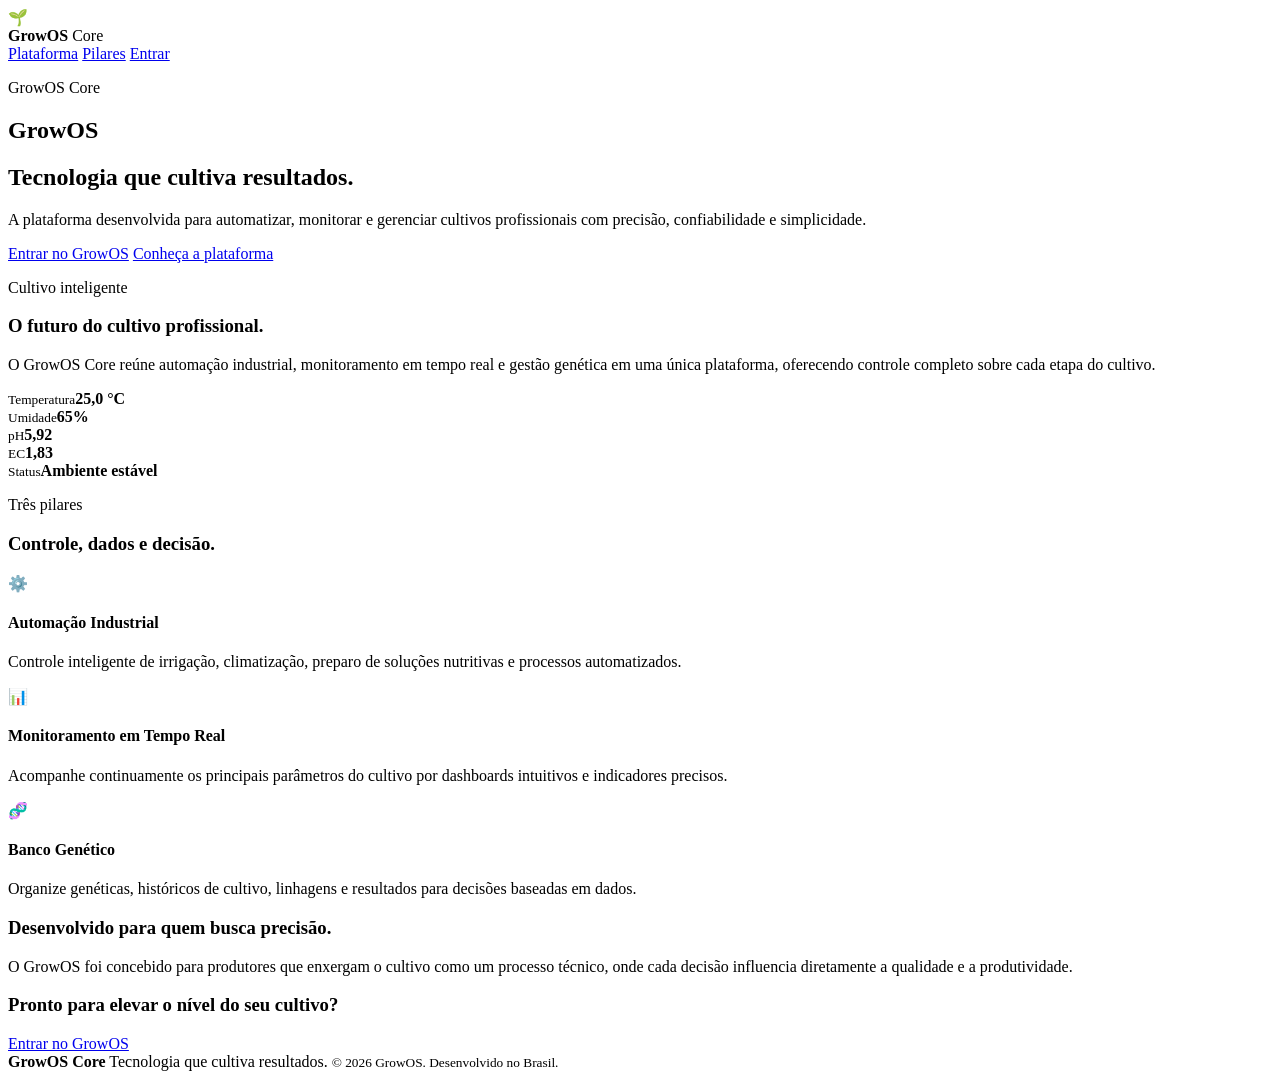
==== index.html @ 4bd9fa19 "Add files via upload" ====
<!DOCTYPE html>
<html lang="pt-BR">
<head>
  <meta charset="UTF-8" />
  <meta name="viewport" content="width=device-width, initial-scale=1.0" />
  <title>GrowOS Core | Tecnologia que cultiva resultados</title>
  <meta name="description" content="GrowOS Core: plataforma para automação industrial, monitoramento em tempo real e banco genético para cultivos profissionais." />
  <link rel="stylesheet" href="css/style.css" />
</head>
<body>
  <header class="header">
    <div class="brand">
      <div class="brand-icon">🌱</div>
      <div>
        <strong>GrowOS</strong>
        <span>Core</span>
      </div>
    </div>
    <nav class="nav">
      <a href="#plataforma">Plataforma</a>
      <a href="#pilares">Pilares</a>
      <a href="https://app.growos.com.br" class="nav-button">Entrar</a>
    </nav>
  </header>

  <main>
    <section class="hero">
      <div class="hero-glow"></div>
      <div class="hero-content fade-in">
        <p class="eyebrow">GrowOS Core</p>
        <h1>GrowOS</h1>
        <h2>Tecnologia que cultiva resultados.</h2>
        <p class="hero-text">
          A plataforma desenvolvida para automatizar, monitorar e gerenciar cultivos profissionais com precisão, confiabilidade e simplicidade.
        </p>
        <div class="hero-actions">
          <a href="https://app.growos.com.br" class="button primary">Entrar no GrowOS</a>
          <a href="#plataforma" class="button secondary">Conheça a plataforma</a>
        </div>
      </div>
    </section>

    <section id="plataforma" class="section split">
      <div class="section-text reveal">
        <p class="eyebrow">Cultivo inteligente</p>
        <h3>O futuro do cultivo profissional.</h3>
        <p>
          O GrowOS Core reúne automação industrial, monitoramento em tempo real e gestão genética em uma única plataforma, oferecendo controle completo sobre cada etapa do cultivo.
        </p>
      </div>
      <div class="dashboard-card reveal">
        <div class="dashboard-topbar">
          <span></span><span></span><span></span>
        </div>
        <div class="dashboard-grid">
          <div class="metric"><small>Temperatura</small><strong>25,0 °C</strong></div>
          <div class="metric"><small>Umidade</small><strong>65%</strong></div>
          <div class="metric"><small>pH</small><strong>5,92</strong></div>
          <div class="metric"><small>EC</small><strong>1,83</strong></div>
          <div class="metric wide"><small>Status</small><strong>Ambiente estável</strong></div>
          <div class="chart"></div>
        </div>
      </div>
    </section>

    <section id="pilares" class="section">
      <div class="center reveal">
        <p class="eyebrow">Três pilares</p>
        <h3>Controle, dados e decisão.</h3>
      </div>
      <div class="cards">
        <article class="card reveal">
          <div class="card-icon">⚙️</div>
          <h4>Automação Industrial</h4>
          <p>Controle inteligente de irrigação, climatização, preparo de soluções nutritivas e processos automatizados.</p>
        </article>
        <article class="card reveal">
          <div class="card-icon">📊</div>
          <h4>Monitoramento em Tempo Real</h4>
          <p>Acompanhe continuamente os principais parâmetros do cultivo por dashboards intuitivos e indicadores precisos.</p>
        </article>
        <article class="card reveal">
          <div class="card-icon">🧬</div>
          <h4>Banco Genético</h4>
          <p>Organize genéticas, históricos de cultivo, linhagens e resultados para decisões baseadas em dados.</p>
        </article>
      </div>
    </section>

    <section class="section statement reveal">
      <h3>Desenvolvido para quem busca precisão.</h3>
      <p>
        O GrowOS foi concebido para produtores que enxergam o cultivo como um processo técnico, onde cada decisão influencia diretamente a qualidade e a produtividade.
      </p>
    </section>

    <section class="cta reveal">
      <h3>Pronto para elevar o nível do seu cultivo?</h3>
      <a href="https://app.growos.com.br" class="button primary">Entrar no GrowOS</a>
    </section>
  </main>

  <footer class="footer">
    <strong>GrowOS Core</strong>
    <span>Tecnologia que cultiva resultados.</span>
    <small>© 2026 GrowOS. Desenvolvido no Brasil.</small>
  </footer>

  <script src="js/script.js"></script>
</body>
</html>
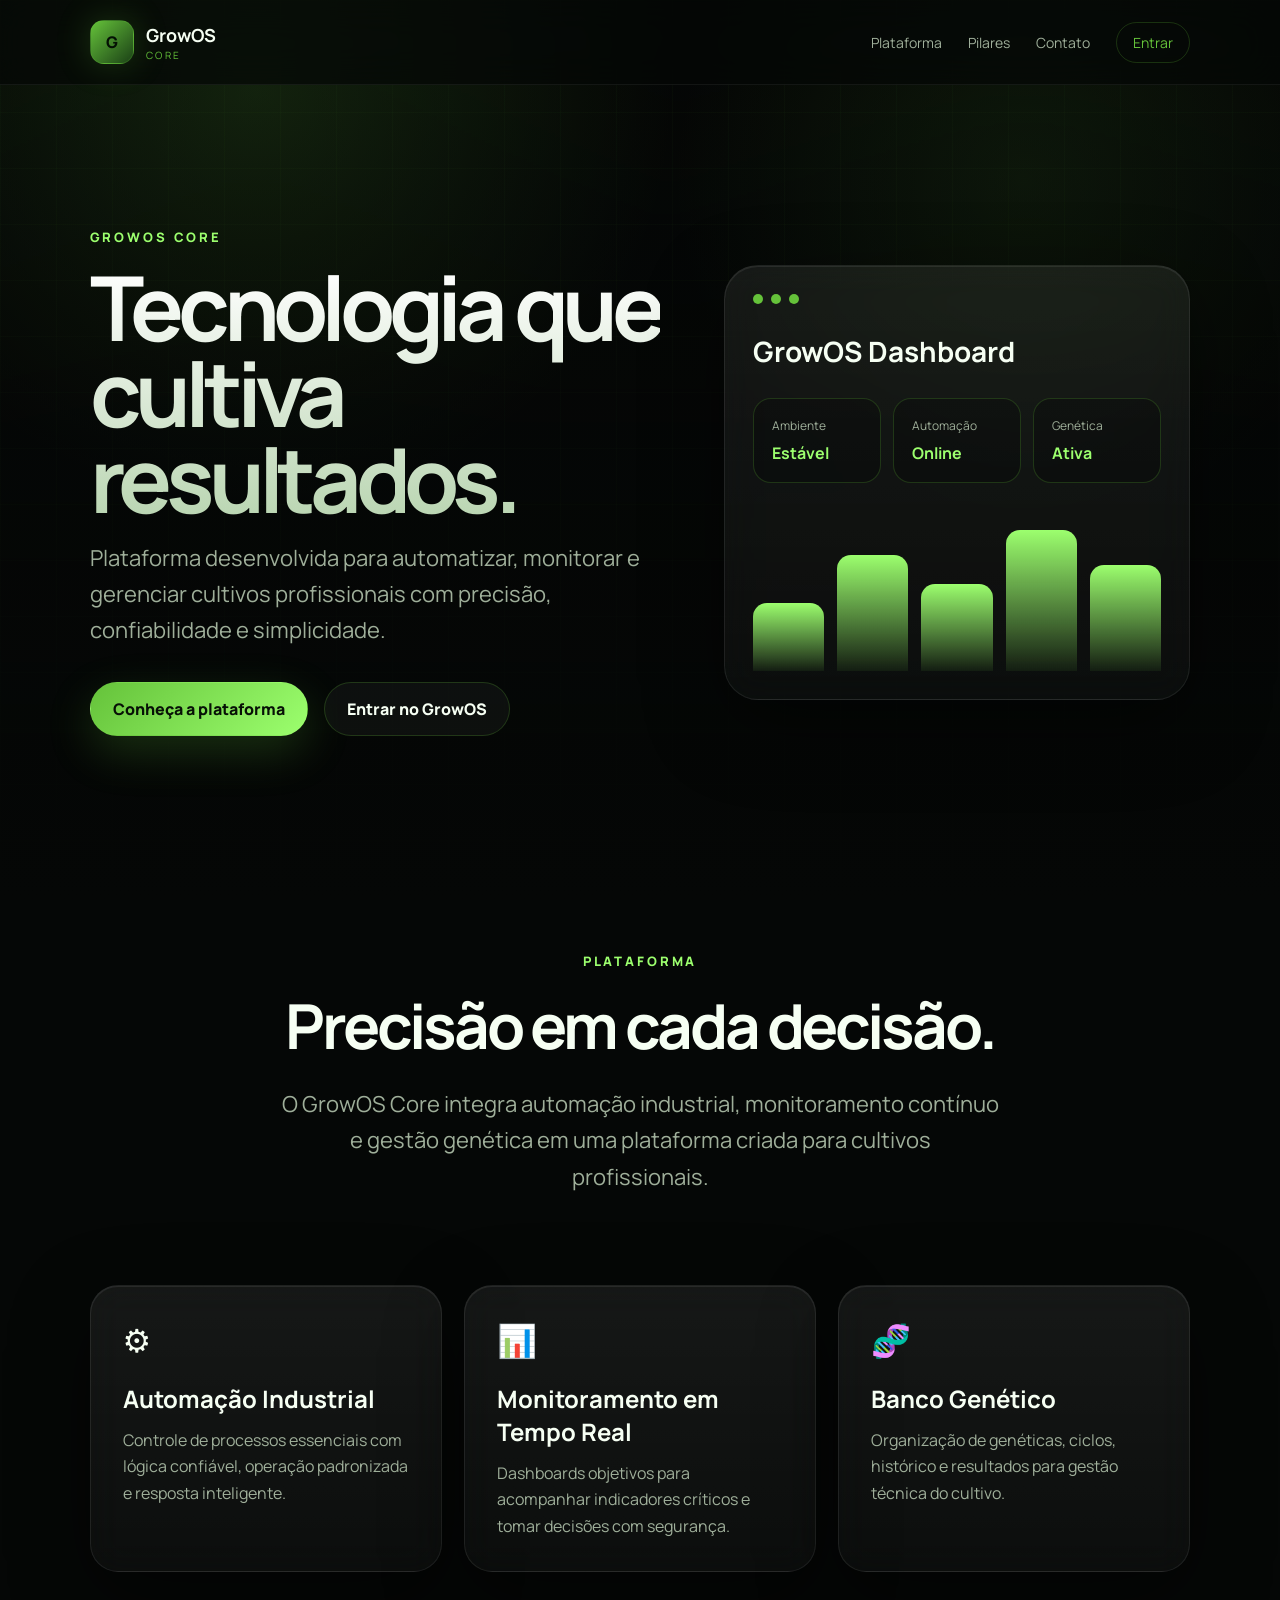
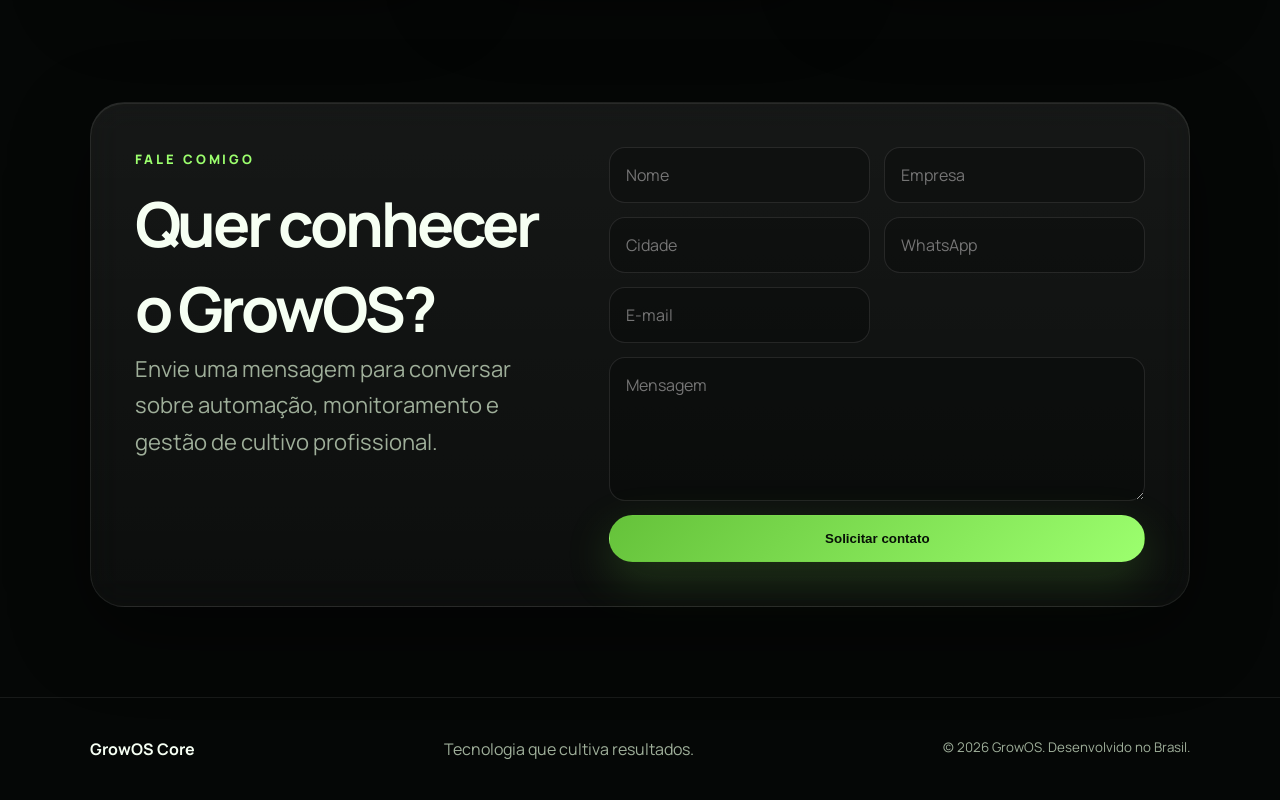
==== commit d0b8e078: "Publica site GrowOS V1 com contato" ====
--- a/index.html
+++ b/index.html
@@ -5,102 +5,99 @@
   <meta name="viewport" content="width=device-width, initial-scale=1.0" />
   <title>GrowOS Core | Tecnologia que cultiva resultados</title>
   <meta name="description" content="GrowOS Core: plataforma para automação industrial, monitoramento em tempo real e banco genético para cultivos profissionais." />
+  <link rel="preconnect" href="https://fonts.googleapis.com">
+  <link rel="preconnect" href="https://fonts.gstatic.com" crossorigin>
+  <link href="https://fonts.googleapis.com/css2?family=Manrope:wght@400;500;600;700;800&display=swap" rel="stylesheet">
   <link rel="stylesheet" href="css/style.css" />
 </head>
 <body>
-  <header class="header">
-    <div class="brand">
-      <div class="brand-icon">🌱</div>
-      <div>
-        <strong>GrowOS</strong>
-        <span>Core</span>
-      </div>
-    </div>
-    <nav class="nav">
+  <div class="bg-grid"></div>
+  <header class="navbar">
+    <a class="brand" href="#top" aria-label="GrowOS">
+      <span class="brand-mark">G</span>
+      <span><strong>GrowOS</strong><small>Core</small></span>
+    </a>
+    <nav>
       <a href="#plataforma">Plataforma</a>
       <a href="#pilares">Pilares</a>
-      <a href="https://app.growos.com.br" class="nav-button">Entrar</a>
+      <a href="#contato">Contato</a>
+      <a class="nav-cta" href="https://app.growos.com.br">Entrar</a>
     </nav>
   </header>
 
-  <main>
+  <main id="top">
     <section class="hero">
-      <div class="hero-glow"></div>
-      <div class="hero-content fade-in">
-        <p class="eyebrow">GrowOS Core</p>
-        <h1>GrowOS</h1>
-        <h2>Tecnologia que cultiva resultados.</h2>
-        <p class="hero-text">
-          A plataforma desenvolvida para automatizar, monitorar e gerenciar cultivos profissionais com precisão, confiabilidade e simplicidade.
+      <div class="hero-content reveal">
+        <div class="eyebrow">GrowOS Core</div>
+        <h1>Tecnologia que cultiva resultados.</h1>
+        <p>
+          Plataforma desenvolvida para automatizar, monitorar e gerenciar cultivos profissionais
+          com precisão, confiabilidade e simplicidade.
         </p>
         <div class="hero-actions">
-          <a href="https://app.growos.com.br" class="button primary">Entrar no GrowOS</a>
-          <a href="#plataforma" class="button secondary">Conheça a plataforma</a>
+          <a class="btn primary" href="#plataforma">Conheça a plataforma</a>
+          <a class="btn secondary" href="https://app.growos.com.br">Entrar no GrowOS</a>
         </div>
       </div>
+
+      <aside class="hero-panel reveal">
+        <div class="status-bar"><span></span><span></span><span></span></div>
+        <h3>GrowOS Dashboard</h3>
+        <div class="metrics">
+          <div><small>Ambiente</small><strong>Estável</strong></div>
+          <div><small>Automação</small><strong>Online</strong></div>
+          <div><small>Genética</small><strong>Ativa</strong></div>
+        </div>
+        <div class="chart"><i></i><i></i><i></i><i></i><i></i></div>
+      </aside>
     </section>
 
-    <section id="plataforma" class="section split">
-      <div class="section-text reveal">
-        <p class="eyebrow">Cultivo inteligente</p>
-        <h3>O futuro do cultivo profissional.</h3>
-        <p>
-          O GrowOS Core reúne automação industrial, monitoramento em tempo real e gestão genética em uma única plataforma, oferecendo controle completo sobre cada etapa do cultivo.
-        </p>
-      </div>
-      <div class="dashboard-card reveal">
-        <div class="dashboard-topbar">
-          <span></span><span></span><span></span>
-        </div>
-        <div class="dashboard-grid">
-          <div class="metric"><small>Temperatura</small><strong>25,0 °C</strong></div>
-          <div class="metric"><small>Umidade</small><strong>65%</strong></div>
-          <div class="metric"><small>pH</small><strong>5,92</strong></div>
-          <div class="metric"><small>EC</small><strong>1,83</strong></div>
-          <div class="metric wide"><small>Status</small><strong>Ambiente estável</strong></div>
-          <div class="chart"></div>
-        </div>
-      </div>
-    </section>
-
-    <section id="pilares" class="section">
-      <div class="center reveal">
-        <p class="eyebrow">Três pilares</p>
-        <h3>Controle, dados e decisão.</h3>
-      </div>
-      <div class="cards">
-        <article class="card reveal">
-          <div class="card-icon">⚙️</div>
-          <h4>Automação Industrial</h4>
-          <p>Controle inteligente de irrigação, climatização, preparo de soluções nutritivas e processos automatizados.</p>
-        </article>
-        <article class="card reveal">
-          <div class="card-icon">📊</div>
-          <h4>Monitoramento em Tempo Real</h4>
-          <p>Acompanhe continuamente os principais parâmetros do cultivo por dashboards intuitivos e indicadores precisos.</p>
-        </article>
-        <article class="card reveal">
-          <div class="card-icon">🧬</div>
-          <h4>Banco Genético</h4>
-          <p>Organize genéticas, históricos de cultivo, linhagens e resultados para decisões baseadas em dados.</p>
-        </article>
-      </div>
-    </section>
-
-    <section class="section statement reveal">
-      <h3>Desenvolvido para quem busca precisão.</h3>
+    <section id="plataforma" class="section reveal">
+      <span class="section-kicker">Plataforma</span>
+      <h2>Precisão em cada decisão.</h2>
       <p>
-        O GrowOS foi concebido para produtores que enxergam o cultivo como um processo técnico, onde cada decisão influencia diretamente a qualidade e a produtividade.
+        O GrowOS Core integra automação industrial, monitoramento contínuo e gestão genética
+        em uma plataforma criada para cultivos profissionais.
       </p>
     </section>
 
-    <section class="cta reveal">
-      <h3>Pronto para elevar o nível do seu cultivo?</h3>
-      <a href="https://app.growos.com.br" class="button primary">Entrar no GrowOS</a>
+    <section id="pilares" class="cards reveal">
+      <article>
+        <span>⚙️</span>
+        <h3>Automação Industrial</h3>
+        <p>Controle de processos essenciais com lógica confiável, operação padronizada e resposta inteligente.</p>
+      </article>
+      <article>
+        <span>📊</span>
+        <h3>Monitoramento em Tempo Real</h3>
+        <p>Dashboards objetivos para acompanhar indicadores críticos e tomar decisões com segurança.</p>
+      </article>
+      <article>
+        <span>🧬</span>
+        <h3>Banco Genético</h3>
+        <p>Organização de genéticas, ciclos, histórico e resultados para gestão técnica do cultivo.</p>
+      </article>
+    </section>
+
+    <section id="contato" class="contact reveal">
+      <div>
+        <span class="section-kicker">Fale comigo</span>
+        <h2>Quer conhecer o GrowOS?</h2>
+        <p>Envie uma mensagem para conversar sobre automação, monitoramento e gestão de cultivo profissional.</p>
+      </div>
+      <form action="mailto:gabriellino@gmail.com" method="post" enctype="text/plain">
+        <input type="text" name="nome" placeholder="Nome" required />
+        <input type="text" name="empresa" placeholder="Empresa" />
+        <input type="text" name="cidade" placeholder="Cidade" />
+        <input type="tel" name="whatsapp" placeholder="WhatsApp" />
+        <input type="email" name="email" placeholder="E-mail" required />
+        <textarea name="mensagem" placeholder="Mensagem" rows="5" required></textarea>
+        <button class="btn primary" type="submit">Solicitar contato</button>
+      </form>
     </section>
   </main>
 
-  <footer class="footer">
+  <footer>
     <strong>GrowOS Core</strong>
     <span>Tecnologia que cultiva resultados.</span>
     <small>© 2026 GrowOS. Desenvolvido no Brasil.</small>
--- a/css/style.css
+++ b/css/style.css
@@ -0,0 +1,17 @@
+:root{
+  --bg:#050706;--panel:#0c110e;--panel2:#101912;--green:#65c23a;--green2:#9cff6e;
+  --text:#f6fff3;--muted:#9faf9a;--line:rgba(101,194,58,.22);
+}
+*{box-sizing:border-box;margin:0;padding:0} html{scroll-behavior:smooth}
+body{font-family:Manrope,system-ui,sans-serif;background:var(--bg);color:var(--text);overflow-x:hidden}
+a{color:inherit;text-decoration:none}.bg-grid{position:fixed;inset:0;z-index:-2;background:radial-gradient(circle at 20% 10%,rgba(101,194,58,.22),transparent 32%),radial-gradient(circle at 80% 20%,rgba(101,194,58,.14),transparent 28%),linear-gradient(rgba(101,194,58,.045) 1px,transparent 1px),linear-gradient(90deg,rgba(101,194,58,.045) 1px,transparent 1px);background-size:auto,auto,56px 56px,56px 56px}.bg-grid:after{content:"";position:absolute;inset:0;background:linear-gradient(180deg,rgba(5,7,6,.25),var(--bg))}
+.navbar{position:sticky;top:0;z-index:10;display:flex;align-items:center;justify-content:space-between;padding:20px 7vw;background:rgba(5,7,6,.72);backdrop-filter:blur(18px);border-bottom:1px solid rgba(255,255,255,.06)}
+.brand{display:flex;gap:12px;align-items:center}.brand-mark{display:grid;place-items:center;width:44px;height:44px;border:1px solid var(--line);border-radius:14px;background:linear-gradient(135deg,var(--green),#1b4116);font-weight:800;color:#041104;box-shadow:0 0 35px rgba(101,194,58,.24)}.brand strong{display:block;font-size:18px}.brand small{display:block;color:var(--green);letter-spacing:.25em;text-transform:uppercase;font-size:10px;margin-top:1px}
+nav{display:flex;gap:26px;align-items:center;color:var(--muted);font-size:14px}nav a:hover{color:var(--text)}.nav-cta{color:var(--green)!important;border:1px solid var(--line);padding:10px 16px;border-radius:999px}
+.hero{min-height:86vh;display:grid;grid-template-columns:1.1fr .9fr;gap:64px;align-items:center;padding:90px 7vw 70px}.eyebrow,.section-kicker{color:var(--green2);font-weight:800;letter-spacing:.22em;text-transform:uppercase;font-size:13px}.hero h1{font-size:clamp(44px,7vw,92px);line-height:.96;letter-spacing:-.07em;margin:18px 0;background:linear-gradient(180deg,#fff,#b9d5b1);-webkit-background-clip:text;color:transparent}.hero p,.section p,.contact p{font-size:clamp(17px,2vw,22px);line-height:1.65;color:var(--muted);max-width:720px}.hero-actions{display:flex;gap:16px;margin-top:34px;flex-wrap:wrap}.btn{display:inline-flex;justify-content:center;align-items:center;border-radius:999px;padding:15px 22px;font-weight:800;border:1px solid transparent}.primary{background:linear-gradient(135deg,var(--green),var(--green2));color:#071106;box-shadow:0 16px 45px rgba(101,194,58,.22)}.secondary{border-color:var(--line);color:var(--text);background:rgba(255,255,255,.04)}
+.hero-panel,.contact, .cards article{border:1px solid rgba(255,255,255,.08);background:linear-gradient(180deg,rgba(255,255,255,.07),rgba(255,255,255,.03));box-shadow:0 25px 80px rgba(0,0,0,.45), inset 0 1px 0 rgba(255,255,255,.08);backdrop-filter:blur(18px)}.hero-panel{border-radius:34px;padding:28px;min-height:420px}.status-bar{display:flex;gap:8px}.status-bar span{width:10px;height:10px;border-radius:999px;background:var(--green)}.hero-panel h3{font-size:28px;margin:28px 0}.metrics{display:grid;grid-template-columns:repeat(3,1fr);gap:12px}.metrics div{background:rgba(0,0,0,.24);border:1px solid var(--line);border-radius:18px;padding:18px}.metrics small{display:block;color:var(--muted);font-size:12px}.metrics strong{display:block;margin-top:8px;color:var(--green2)}.chart{height:160px;margin-top:28px;display:flex;gap:13px;align-items:end}.chart i{flex:1;border-radius:14px 14px 0 0;background:linear-gradient(180deg,var(--green2),rgba(101,194,58,.08));animation:pulse 2.6s ease-in-out infinite}.chart i:nth-child(1){height:42%}.chart i:nth-child(2){height:72%;animation-delay:.2s}.chart i:nth-child(3){height:54%;animation-delay:.4s}.chart i:nth-child(4){height:88%;animation-delay:.6s}.chart i:nth-child(5){height:66%;animation-delay:.8s}
+.section{padding:90px 7vw 40px;text-align:center}.section p{margin:18px auto 0}.section h2,.contact h2{font-size:clamp(34px,5vw,62px);letter-spacing:-.05em;margin-top:12px}.cards{display:grid;grid-template-columns:repeat(3,1fr);gap:22px;padding:50px 7vw 90px}.cards article{border-radius:28px;padding:32px}.cards span{font-size:32px}.cards h3{font-size:24px;margin:20px 0 12px}.cards p{color:var(--muted);line-height:1.65}
+.contact{margin:40px 7vw 90px;border-radius:34px;padding:44px;display:grid;grid-template-columns:.9fr 1.1fr;gap:36px}form{display:grid;grid-template-columns:repeat(2,1fr);gap:14px}input,textarea{width:100%;border:1px solid rgba(255,255,255,.1);background:rgba(0,0,0,.24);color:var(--text);border-radius:16px;padding:16px;font:inherit;outline:none}textarea{grid-column:1/-1;resize:vertical}input:focus,textarea:focus{border-color:var(--green);box-shadow:0 0 0 4px rgba(101,194,58,.12)}form button{grid-column:1/-1;cursor:pointer}
+footer{padding:40px 7vw;border-top:1px solid rgba(255,255,255,.08);display:flex;justify-content:space-between;gap:16px;flex-wrap:wrap;color:var(--muted)}footer strong{color:var(--text)}
+.reveal{opacity:0;transform:translateY(26px);transition:.8s ease}.reveal.visible{opacity:1;transform:none}@keyframes pulse{50%{filter:brightness(1.5);transform:scaleY(1.04)}}
+@media(max-width:900px){.hero,.contact{grid-template-columns:1fr}.cards{grid-template-columns:1fr}.navbar{align-items:flex-start}.navbar nav{display:none}.hero{padding-top:60px}.metrics,form{grid-template-columns:1fr}.contact{padding:28px}.hero-panel{min-height:auto}}
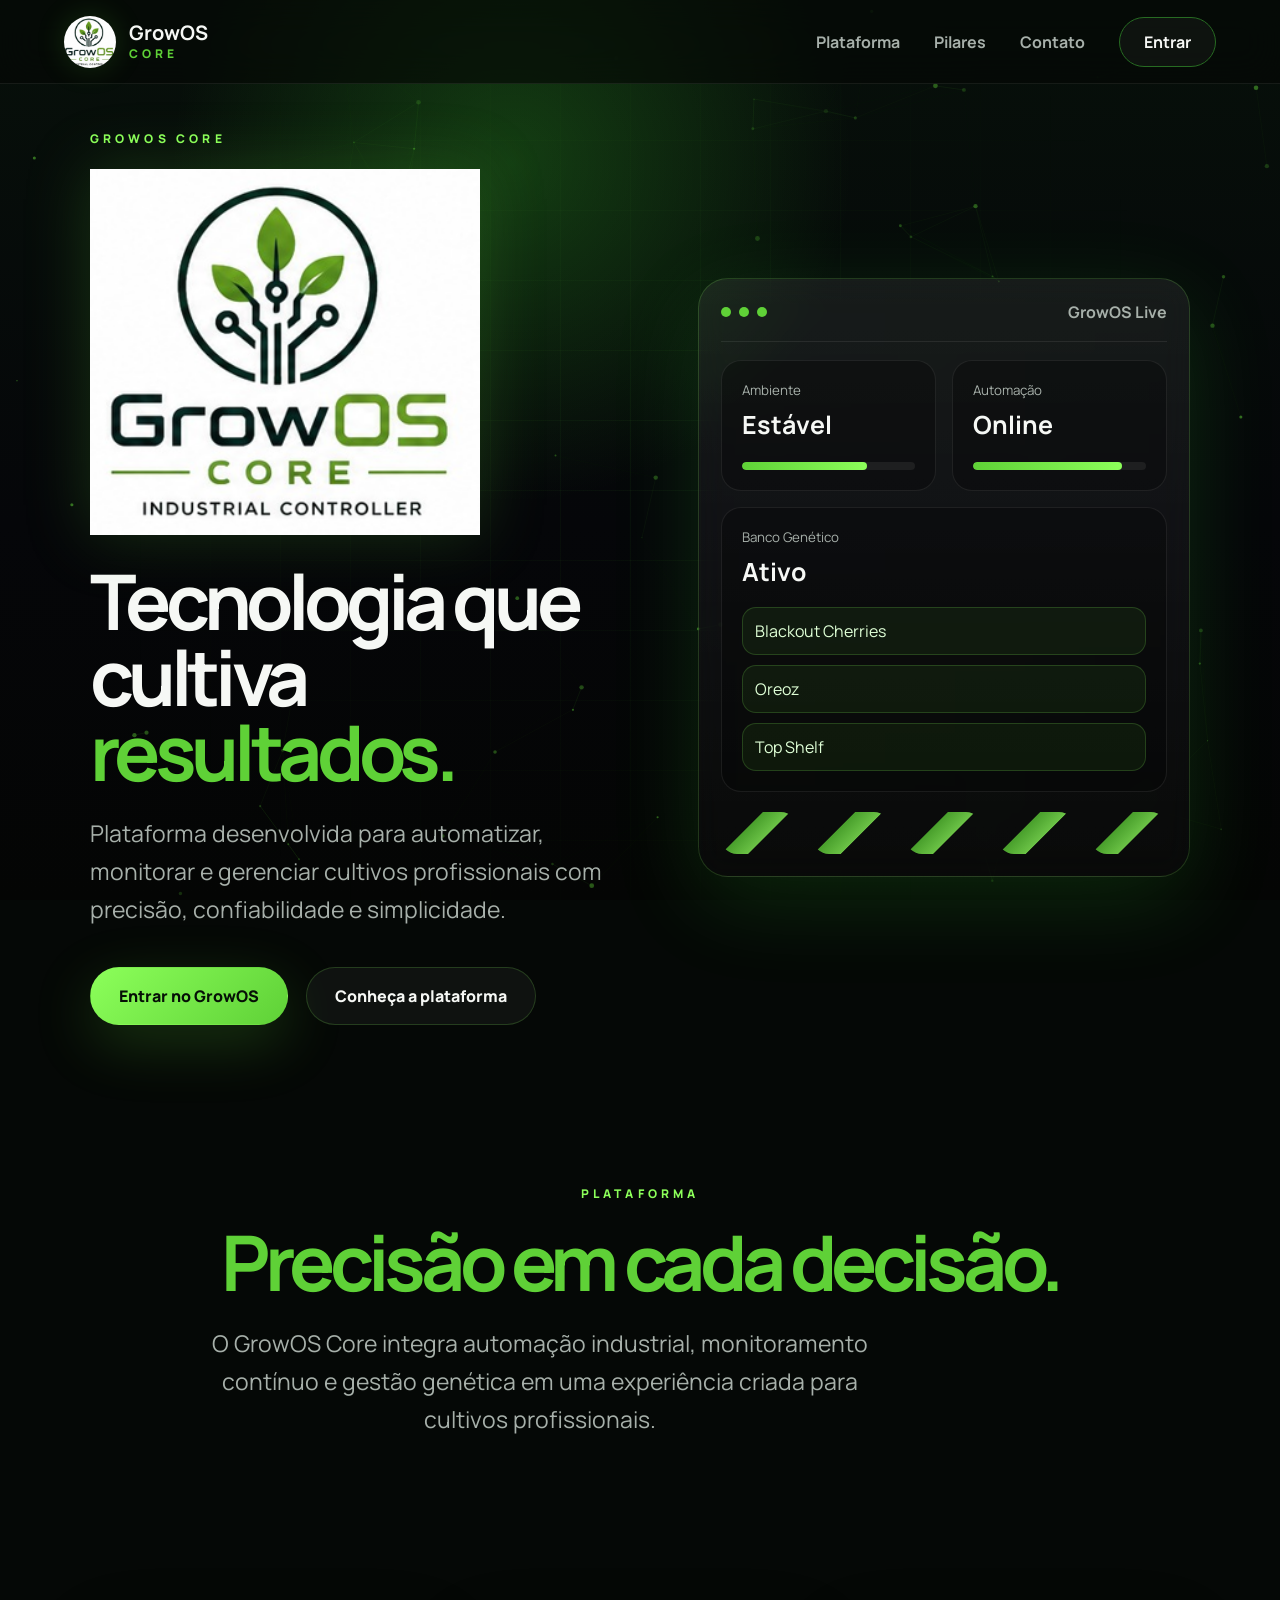
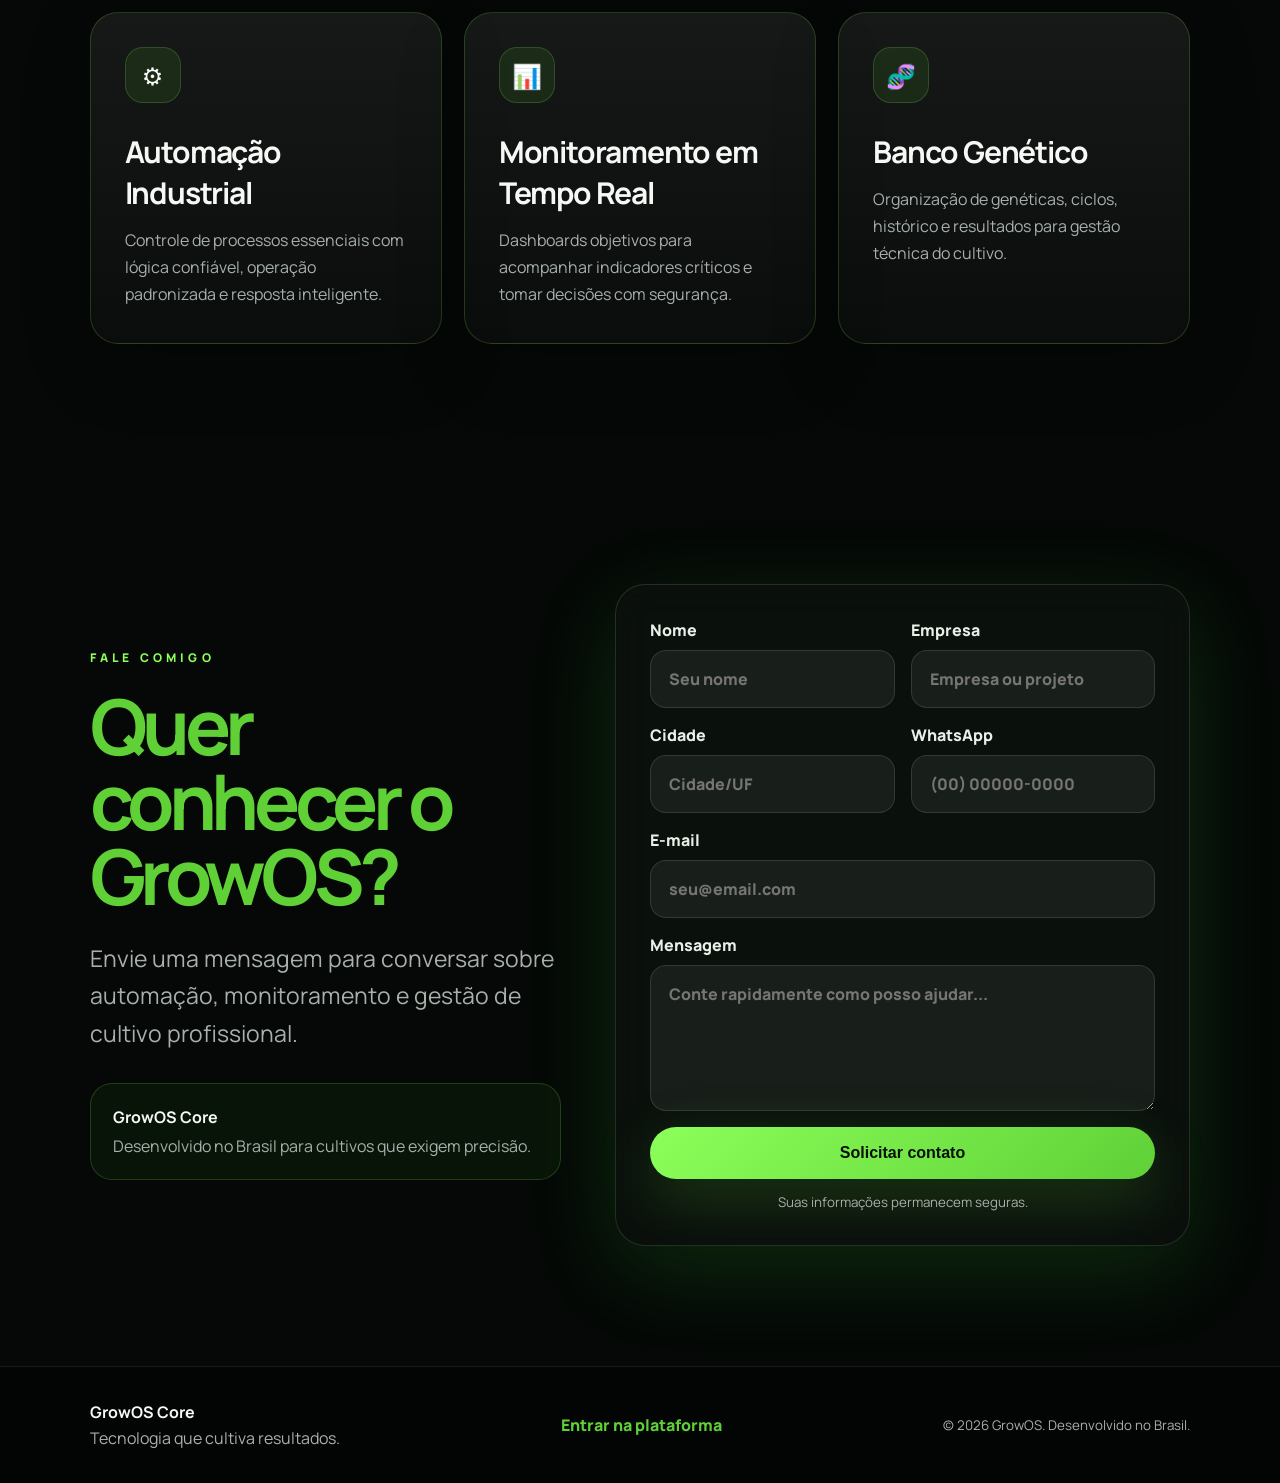
==== commit e8dd04bd: "Publica versão premium do site GrowOS" ====
--- a/index.html
+++ b/index.html
@@ -3,21 +3,26 @@
 <head>
   <meta charset="UTF-8" />
   <meta name="viewport" content="width=device-width, initial-scale=1.0" />
+  <meta name="description" content="GrowOS Core - Tecnologia que cultiva resultados. Automação industrial, monitoramento em tempo real e banco genético para cultivos profissionais." />
   <title>GrowOS Core | Tecnologia que cultiva resultados</title>
-  <meta name="description" content="GrowOS Core: plataforma para automação industrial, monitoramento em tempo real e banco genético para cultivos profissionais." />
   <link rel="preconnect" href="https://fonts.googleapis.com">
   <link rel="preconnect" href="https://fonts.gstatic.com" crossorigin>
   <link href="https://fonts.googleapis.com/css2?family=Manrope:wght@400;500;600;700;800&display=swap" rel="stylesheet">
   <link rel="stylesheet" href="css/style.css" />
 </head>
 <body>
-  <div class="bg-grid"></div>
-  <header class="navbar">
-    <a class="brand" href="#top" aria-label="GrowOS">
-      <span class="brand-mark">G</span>
-      <span><strong>GrowOS</strong><small>Core</small></span>
+  <div class="page-bg">
+    <div class="grid-glow"></div>
+    <canvas id="particles"></canvas>
+  </div>
+
+  <header class="site-header" id="top">
+    <a class="brand" href="#top" aria-label="GrowOS Home">
+      <img src="assets/logo/growos-logo.png" alt="GrowOS Core" />
+      <span class="brand-text"><strong>GrowOS</strong><small>CORE</small></span>
     </a>
-    <nav>
+
+    <nav class="nav-links" aria-label="Navegação principal">
       <a href="#plataforma">Plataforma</a>
       <a href="#pilares">Pilares</a>
       <a href="#contato">Contato</a>
@@ -25,81 +30,117 @@
     </nav>
   </header>
 
-  <main id="top">
-    <section class="hero">
-      <div class="hero-content reveal">
+  <main>
+    <section class="hero section-pad">
+      <div class="hero-copy reveal">
         <div class="eyebrow">GrowOS Core</div>
-        <h1>Tecnologia que cultiva resultados.</h1>
+        <img class="hero-logo" src="assets/logo/growos-logo.png" alt="GrowOS Core - Tecnologia que cultiva resultados" />
+        <h1>Tecnologia que cultiva <span>resultados.</span></h1>
         <p>
           Plataforma desenvolvida para automatizar, monitorar e gerenciar cultivos profissionais
           com precisão, confiabilidade e simplicidade.
         </p>
         <div class="hero-actions">
-          <a class="btn primary" href="#plataforma">Conheça a plataforma</a>
-          <a class="btn secondary" href="https://app.growos.com.br">Entrar no GrowOS</a>
+          <a class="btn btn-primary" href="https://app.growos.com.br">Entrar no GrowOS</a>
+          <a class="btn btn-secondary" href="#plataforma">Conheça a plataforma</a>
         </div>
       </div>
 
-      <aside class="hero-panel reveal">
-        <div class="status-bar"><span></span><span></span><span></span></div>
-        <h3>GrowOS Dashboard</h3>
-        <div class="metrics">
-          <div><small>Ambiente</small><strong>Estável</strong></div>
-          <div><small>Automação</small><strong>Online</strong></div>
-          <div><small>Genética</small><strong>Ativa</strong></div>
+      <aside class="hero-panel reveal delay-1" aria-label="Resumo visual da plataforma GrowOS">
+        <div class="panel-top">
+          <span></span><span></span><span></span>
+          <strong>GrowOS Live</strong>
         </div>
-        <div class="chart"><i></i><i></i><i></i><i></i><i></i></div>
+        <div class="metric-grid">
+          <div class="metric-card">
+            <small>Ambiente</small>
+            <strong>Estável</strong>
+            <div class="spark"><i style="width:72%"></i></div>
+          </div>
+          <div class="metric-card">
+            <small>Automação</small>
+            <strong>Online</strong>
+            <div class="spark"><i style="width:86%"></i></div>
+          </div>
+          <div class="metric-card wide">
+            <small>Banco Genético</small>
+            <strong>Ativo</strong>
+            <div class="genetic-list">
+              <span>Blackout Cherries</span>
+              <span>Oreoz</span>
+              <span>Top Shelf</span>
+            </div>
+          </div>
+        </div>
+        <div class="automation-strip">
+          <b></b><b></b><b></b><b></b><b></b>
+        </div>
       </aside>
     </section>
 
-    <section id="plataforma" class="section reveal">
-      <span class="section-kicker">Plataforma</span>
-      <h2>Precisão em cada decisão.</h2>
-      <p>
-        O GrowOS Core integra automação industrial, monitoramento contínuo e gestão genética
-        em uma plataforma criada para cultivos profissionais.
-      </p>
+    <section class="platform section-pad" id="plataforma">
+      <div class="section-intro reveal">
+        <div class="eyebrow">Plataforma</div>
+        <h2>Precisão em cada decisão.</h2>
+        <p>
+          O GrowOS Core integra automação industrial, monitoramento contínuo e gestão genética em uma
+          experiência criada para cultivos profissionais.
+        </p>
+      </div>
     </section>
 
-    <section id="pilares" class="cards reveal">
-      <article>
-        <span>⚙️</span>
+    <section class="pillars section-pad" id="pilares">
+      <article class="pillar-card reveal">
+        <div class="icon">⚙</div>
         <h3>Automação Industrial</h3>
         <p>Controle de processos essenciais com lógica confiável, operação padronizada e resposta inteligente.</p>
       </article>
-      <article>
-        <span>📊</span>
+      <article class="pillar-card reveal delay-1">
+        <div class="icon">📊</div>
         <h3>Monitoramento em Tempo Real</h3>
         <p>Dashboards objetivos para acompanhar indicadores críticos e tomar decisões com segurança.</p>
       </article>
-      <article>
-        <span>🧬</span>
+      <article class="pillar-card reveal delay-2">
+        <div class="icon">🧬</div>
         <h3>Banco Genético</h3>
         <p>Organização de genéticas, ciclos, histórico e resultados para gestão técnica do cultivo.</p>
       </article>
     </section>
 
-    <section id="contato" class="contact reveal">
-      <div>
-        <span class="section-kicker">Fale comigo</span>
+    <section class="contact section-pad" id="contato">
+      <div class="contact-copy reveal">
+        <div class="eyebrow">Fale comigo</div>
         <h2>Quer conhecer o GrowOS?</h2>
         <p>Envie uma mensagem para conversar sobre automação, monitoramento e gestão de cultivo profissional.</p>
+        <div class="contact-note">
+          <strong>GrowOS Core</strong>
+          <span>Desenvolvido no Brasil para cultivos que exigem precisão.</span>
+        </div>
       </div>
-      <form action="mailto:gabriellino@gmail.com" method="post" enctype="text/plain">
-        <input type="text" name="nome" placeholder="Nome" required />
-        <input type="text" name="empresa" placeholder="Empresa" />
-        <input type="text" name="cidade" placeholder="Cidade" />
-        <input type="tel" name="whatsapp" placeholder="WhatsApp" />
-        <input type="email" name="email" placeholder="E-mail" required />
-        <textarea name="mensagem" placeholder="Mensagem" rows="5" required></textarea>
-        <button class="btn primary" type="submit">Solicitar contato</button>
+
+      <form class="contact-form reveal delay-1" id="contactForm">
+        <div class="form-row">
+          <label>Nome<input type="text" name="nome" placeholder="Seu nome" required></label>
+          <label>Empresa<input type="text" name="empresa" placeholder="Empresa ou projeto"></label>
+        </div>
+        <div class="form-row">
+          <label>Cidade<input type="text" name="cidade" placeholder="Cidade/UF"></label>
+          <label>WhatsApp<input type="tel" name="whatsapp" placeholder="(00) 00000-0000"></label>
+        </div>
+        <label>E-mail<input type="email" name="email" placeholder="seu@email.com" required></label>
+        <label>Mensagem<textarea name="mensagem" rows="5" placeholder="Conte rapidamente como posso ajudar..." required></textarea></label>
+        <button class="btn btn-primary full" type="submit">Solicitar contato</button>
+        <small id="formStatus">Suas informações permanecem seguras.</small>
       </form>
     </section>
   </main>
 
-  <footer>
-    <strong>GrowOS Core</strong>
-    <span>Tecnologia que cultiva resultados.</span>
+  <footer class="site-footer">
+    <div>
+      <strong>GrowOS Core</strong>
+      <span>Tecnologia que cultiva resultados.</span>
+    </div>
+    <a href="https://app.growos.com.br">Entrar na plataforma</a>
     <small>© 2026 GrowOS. Desenvolvido no Brasil.</small>
   </footer>
 
--- a/css/style.css
+++ b/css/style.css
@@ -1,17 +1,22 @@
 :root{
-  --bg:#050706;--panel:#0c110e;--panel2:#101912;--green:#65c23a;--green2:#9cff6e;
-  --text:#f6fff3;--muted:#9faf9a;--line:rgba(101,194,58,.22);
+  --bg:#050806;
+  --bg2:#0b120e;
+  --panel:rgba(14,20,17,.72);
+  --panel2:rgba(255,255,255,.055);
+  --green:#5fd137;
+  --green2:#8cff5a;
+  --green3:#276b22;
+  --text:#f6f8f5;
+  --muted:#a7b0aa;
+  --border:rgba(139,255,97,.18);
+  --shadow:0 24px 90px rgba(64,255,65,.14);
 }
-*{box-sizing:border-box;margin:0;padding:0} html{scroll-behavior:smooth}
-body{font-family:Manrope,system-ui,sans-serif;background:var(--bg);color:var(--text);overflow-x:hidden}
-a{color:inherit;text-decoration:none}.bg-grid{position:fixed;inset:0;z-index:-2;background:radial-gradient(circle at 20% 10%,rgba(101,194,58,.22),transparent 32%),radial-gradient(circle at 80% 20%,rgba(101,194,58,.14),transparent 28%),linear-gradient(rgba(101,194,58,.045) 1px,transparent 1px),linear-gradient(90deg,rgba(101,194,58,.045) 1px,transparent 1px);background-size:auto,auto,56px 56px,56px 56px}.bg-grid:after{content:"";position:absolute;inset:0;background:linear-gradient(180deg,rgba(5,7,6,.25),var(--bg))}
-.navbar{position:sticky;top:0;z-index:10;display:flex;align-items:center;justify-content:space-between;padding:20px 7vw;background:rgba(5,7,6,.72);backdrop-filter:blur(18px);border-bottom:1px solid rgba(255,255,255,.06)}
-.brand{display:flex;gap:12px;align-items:center}.brand-mark{display:grid;place-items:center;width:44px;height:44px;border:1px solid var(--line);border-radius:14px;background:linear-gradient(135deg,var(--green),#1b4116);font-weight:800;color:#041104;box-shadow:0 0 35px rgba(101,194,58,.24)}.brand strong{display:block;font-size:18px}.brand small{display:block;color:var(--green);letter-spacing:.25em;text-transform:uppercase;font-size:10px;margin-top:1px}
-nav{display:flex;gap:26px;align-items:center;color:var(--muted);font-size:14px}nav a:hover{color:var(--text)}.nav-cta{color:var(--green)!important;border:1px solid var(--line);padding:10px 16px;border-radius:999px}
-.hero{min-height:86vh;display:grid;grid-template-columns:1.1fr .9fr;gap:64px;align-items:center;padding:90px 7vw 70px}.eyebrow,.section-kicker{color:var(--green2);font-weight:800;letter-spacing:.22em;text-transform:uppercase;font-size:13px}.hero h1{font-size:clamp(44px,7vw,92px);line-height:.96;letter-spacing:-.07em;margin:18px 0;background:linear-gradient(180deg,#fff,#b9d5b1);-webkit-background-clip:text;color:transparent}.hero p,.section p,.contact p{font-size:clamp(17px,2vw,22px);line-height:1.65;color:var(--muted);max-width:720px}.hero-actions{display:flex;gap:16px;margin-top:34px;flex-wrap:wrap}.btn{display:inline-flex;justify-content:center;align-items:center;border-radius:999px;padding:15px 22px;font-weight:800;border:1px solid transparent}.primary{background:linear-gradient(135deg,var(--green),var(--green2));color:#071106;box-shadow:0 16px 45px rgba(101,194,58,.22)}.secondary{border-color:var(--line);color:var(--text);background:rgba(255,255,255,.04)}
-.hero-panel,.contact, .cards article{border:1px solid rgba(255,255,255,.08);background:linear-gradient(180deg,rgba(255,255,255,.07),rgba(255,255,255,.03));box-shadow:0 25px 80px rgba(0,0,0,.45), inset 0 1px 0 rgba(255,255,255,.08);backdrop-filter:blur(18px)}.hero-panel{border-radius:34px;padding:28px;min-height:420px}.status-bar{display:flex;gap:8px}.status-bar span{width:10px;height:10px;border-radius:999px;background:var(--green)}.hero-panel h3{font-size:28px;margin:28px 0}.metrics{display:grid;grid-template-columns:repeat(3,1fr);gap:12px}.metrics div{background:rgba(0,0,0,.24);border:1px solid var(--line);border-radius:18px;padding:18px}.metrics small{display:block;color:var(--muted);font-size:12px}.metrics strong{display:block;margin-top:8px;color:var(--green2)}.chart{height:160px;margin-top:28px;display:flex;gap:13px;align-items:end}.chart i{flex:1;border-radius:14px 14px 0 0;background:linear-gradient(180deg,var(--green2),rgba(101,194,58,.08));animation:pulse 2.6s ease-in-out infinite}.chart i:nth-child(1){height:42%}.chart i:nth-child(2){height:72%;animation-delay:.2s}.chart i:nth-child(3){height:54%;animation-delay:.4s}.chart i:nth-child(4){height:88%;animation-delay:.6s}.chart i:nth-child(5){height:66%;animation-delay:.8s}
-.section{padding:90px 7vw 40px;text-align:center}.section p{margin:18px auto 0}.section h2,.contact h2{font-size:clamp(34px,5vw,62px);letter-spacing:-.05em;margin-top:12px}.cards{display:grid;grid-template-columns:repeat(3,1fr);gap:22px;padding:50px 7vw 90px}.cards article{border-radius:28px;padding:32px}.cards span{font-size:32px}.cards h3{font-size:24px;margin:20px 0 12px}.cards p{color:var(--muted);line-height:1.65}
-.contact{margin:40px 7vw 90px;border-radius:34px;padding:44px;display:grid;grid-template-columns:.9fr 1.1fr;gap:36px}form{display:grid;grid-template-columns:repeat(2,1fr);gap:14px}input,textarea{width:100%;border:1px solid rgba(255,255,255,.1);background:rgba(0,0,0,.24);color:var(--text);border-radius:16px;padding:16px;font:inherit;outline:none}textarea{grid-column:1/-1;resize:vertical}input:focus,textarea:focus{border-color:var(--green);box-shadow:0 0 0 4px rgba(101,194,58,.12)}form button{grid-column:1/-1;cursor:pointer}
-footer{padding:40px 7vw;border-top:1px solid rgba(255,255,255,.08);display:flex;justify-content:space-between;gap:16px;flex-wrap:wrap;color:var(--muted)}footer strong{color:var(--text)}
-.reveal{opacity:0;transform:translateY(26px);transition:.8s ease}.reveal.visible{opacity:1;transform:none}@keyframes pulse{50%{filter:brightness(1.5);transform:scaleY(1.04)}}
-@media(max-width:900px){.hero,.contact{grid-template-columns:1fr}.cards{grid-template-columns:1fr}.navbar{align-items:flex-start}.navbar nav{display:none}.hero{padding-top:60px}.metrics,form{grid-template-columns:1fr}.contact{padding:28px}.hero-panel{min-height:auto}}
+*{box-sizing:border-box} html{scroll-behavior:smooth} body{margin:0;font-family:Manrope,system-ui,-apple-system,Segoe UI,sans-serif;background:var(--bg);color:var(--text);overflow-x:hidden}
+a{color:inherit;text-decoration:none}.page-bg{position:fixed;inset:0;z-index:-2;background:radial-gradient(circle at 40% 18%,rgba(73,255,53,.2),transparent 32%),linear-gradient(180deg,#07100a 0%,#050609 58%,#040504 100%)}
+.grid-glow{position:absolute;inset:0;background-image:linear-gradient(rgba(95,209,55,.055) 1px,transparent 1px),linear-gradient(90deg,rgba(95,209,55,.055) 1px,transparent 1px);background-size:70px 70px;mask-image:radial-gradient(circle at center,black 0,transparent 72%)}
+#particles{position:absolute;inset:0;width:100%;height:100%;opacity:.75}.site-header{position:fixed;z-index:10;top:0;left:0;right:0;height:84px;display:flex;align-items:center;justify-content:space-between;padding:0 clamp(24px,5vw,76px);background:rgba(5,8,6,.65);backdrop-filter:blur(18px);border-bottom:1px solid rgba(255,255,255,.07)}
+.brand{display:flex;align-items:center;gap:13px}.brand img{width:52px;height:52px;border-radius:50%;object-fit:cover;box-shadow:0 0 30px rgba(95,209,55,.18)}.brand-text{display:flex;flex-direction:column;line-height:1}.brand-text strong{font-size:20px}.brand-text small{letter-spacing:.34em;color:var(--green);font-weight:800;font-size:12px;margin-top:5px}.nav-links{display:flex;align-items:center;gap:34px;color:var(--muted);font-weight:700}.nav-links a:hover{color:var(--text)}.nav-cta{padding:13px 24px;border:1px solid var(--green3);border-radius:999px;color:var(--text)!important;background:rgba(255,255,255,.035)}
+.section-pad{padding:120px clamp(24px,7vw,110px)}.hero{min-height:100vh;display:grid;grid-template-columns:1.05fr .95fr;align-items:center;gap:64px;padding-top:130px}.eyebrow{text-transform:uppercase;letter-spacing:.35em;font-size:12px;color:var(--green2);font-weight:800;margin-bottom:22px}.hero-logo{width:min(390px,80vw);display:block;margin:0 0 28px;filter:drop-shadow(0 0 32px rgba(95,209,55,.2))}.hero h1,.section-intro h2,.contact h2{font-size:clamp(44px,6vw,86px);line-height:.98;margin:0 0 26px;letter-spacing:-.07em}.hero h1 span,.section-intro h2,.contact h2{color:var(--green)}.hero p,.section-intro p,.contact-copy p{font-size:clamp(18px,2vw,23px);line-height:1.65;color:var(--muted);max-width:720px}.hero-actions{display:flex;gap:18px;margin-top:38px;flex-wrap:wrap}.btn{display:inline-flex;align-items:center;justify-content:center;border-radius:999px;padding:17px 28px;font-weight:900;border:1px solid transparent;transition:.25s ease}.btn-primary{background:linear-gradient(135deg,var(--green2),var(--green));color:#061006;box-shadow:0 18px 60px rgba(95,209,55,.22)}.btn-primary:hover{transform:translateY(-2px);box-shadow:0 24px 80px rgba(95,209,55,.32)}.btn-secondary{background:rgba(255,255,255,.045);border-color:var(--border);color:var(--text)}.btn.full{width:100%;border:0;cursor:pointer;font-size:16px}
+.hero-panel{border:1px solid var(--border);background:linear-gradient(180deg,rgba(255,255,255,.07),rgba(255,255,255,.025));border-radius:30px;padding:22px;box-shadow:var(--shadow);backdrop-filter:blur(16px);transform:perspective(900px) rotateY(-4deg)}.panel-top{display:flex;align-items:center;gap:8px;padding-bottom:18px;border-bottom:1px solid rgba(255,255,255,.08)}.panel-top span{width:10px;height:10px;border-radius:50%;background:var(--green)}.panel-top strong{margin-left:auto;color:var(--muted)}.metric-grid{display:grid;grid-template-columns:1fr 1fr;gap:16px;margin-top:18px}.metric-card{border:1px solid rgba(255,255,255,.08);border-radius:20px;background:rgba(0,0,0,.28);padding:20px}.metric-card.wide{grid-column:1/-1}.metric-card small{color:var(--muted);display:block;margin-bottom:8px}.metric-card strong{font-size:25px}.spark{height:8px;background:rgba(255,255,255,.07);border-radius:999px;margin-top:20px;overflow:hidden}.spark i{display:block;height:100%;background:linear-gradient(90deg,var(--green),var(--green2));border-radius:inherit}.genetic-list{display:grid;gap:10px;margin-top:18px}.genetic-list span{background:rgba(95,209,55,.08);border:1px solid var(--border);padding:12px;border-radius:14px;color:#dfffd6}.automation-strip{display:flex;gap:16px;margin-top:20px}.automation-strip b{height:42px;flex:1;border-radius:16px;background:linear-gradient(135deg,transparent 35%,var(--green) 36%,var(--green2) 58%,transparent 59%);opacity:.75;animation:pulse 2s infinite ease-in-out}.automation-strip b:nth-child(2){animation-delay:.2s}.automation-strip b:nth-child(3){animation-delay:.4s}.automation-strip b:nth-child(4){animation-delay:.6s}.automation-strip b:nth-child(5){animation-delay:.8s}
+.platform{padding-top:40px}.section-intro{max-width:920px;margin:auto;text-align:center}.pillars{display:grid;grid-template-columns:repeat(3,1fr);gap:22px;padding-top:30px}.pillar-card{min-height:290px;padding:34px;border-radius:28px;background:linear-gradient(180deg,rgba(255,255,255,.07),rgba(255,255,255,.025));border:1px solid var(--border);box-shadow:0 24px 70px rgba(0,0,0,.2)}.pillar-card .icon{width:56px;height:56px;border-radius:18px;display:grid;place-items:center;background:rgba(95,209,55,.1);border:1px solid var(--border);font-size:24px}.pillar-card h3{font-size:30px;letter-spacing:-.04em;margin:28px 0 14px}.pillar-card p{color:var(--muted);line-height:1.7;margin:0}.contact{display:grid;grid-template-columns:.9fr 1.1fr;gap:54px;align-items:center}.contact-note{margin-top:30px;padding:22px;border:1px solid var(--border);border-radius:22px;background:rgba(95,209,55,.06);display:grid;gap:7px;color:var(--muted)}.contact-note strong{color:var(--text)}.contact-form{padding:34px;border:1px solid rgba(255,255,255,.12);border-radius:30px;background:rgba(13,20,16,.72);box-shadow:var(--shadow);backdrop-filter:blur(18px)}.form-row{display:grid;grid-template-columns:1fr 1fr;gap:16px}label{display:grid;gap:9px;font-weight:800;color:#e8f0e8;margin-bottom:16px}input,textarea{width:100%;border:1px solid rgba(255,255,255,.12);background:rgba(255,255,255,.06);color:var(--text);border-radius:16px;padding:17px 18px;font:inherit;outline:none;transition:.2s}input:focus,textarea:focus{border-color:rgba(95,209,55,.7);box-shadow:0 0 0 4px rgba(95,209,55,.12)}textarea{resize:vertical}#formStatus{display:block;text-align:center;color:var(--muted);margin-top:14px}.site-footer{border-top:1px solid rgba(255,255,255,.08);padding:34px clamp(24px,7vw,110px);display:flex;justify-content:space-between;gap:20px;align-items:center;color:var(--muted);background:rgba(0,0,0,.3)}.site-footer div{display:grid;gap:4px}.site-footer strong{color:var(--text)}.site-footer a{color:var(--green);font-weight:800}.reveal{opacity:0;transform:translateY(24px);animation:reveal .8s ease forwards}.delay-1{animation-delay:.16s}.delay-2{animation-delay:.32s}@keyframes reveal{to{opacity:1;transform:none}}@keyframes pulse{50%{opacity:1;filter:drop-shadow(0 0 16px rgba(95,209,55,.5))}}
+@media(max-width:980px){.hero,.contact{grid-template-columns:1fr}.hero-panel{transform:none}.pillars{grid-template-columns:1fr}.nav-links a:not(.nav-cta){display:none}.site-footer{flex-direction:column;text-align:center}.hero{text-align:center}.hero-logo{margin-inline:auto}.hero p{margin-inline:auto}.hero-actions{justify-content:center}.contact-copy{text-align:center}.contact-copy p{margin-inline:auto}}@media(max-width:620px){.site-header{height:74px;padding:0 18px}.brand img{width:44px;height:44px}.brand-text strong{font-size:17px}.section-pad{padding:90px 18px}.hero{padding-top:110px}.form-row{grid-template-columns:1fr}.contact-form{padding:22px}.hero h1,.section-intro h2,.contact h2{font-size:42px}.hero-logo{width:280px}.nav-cta{padding:11px 17px}}
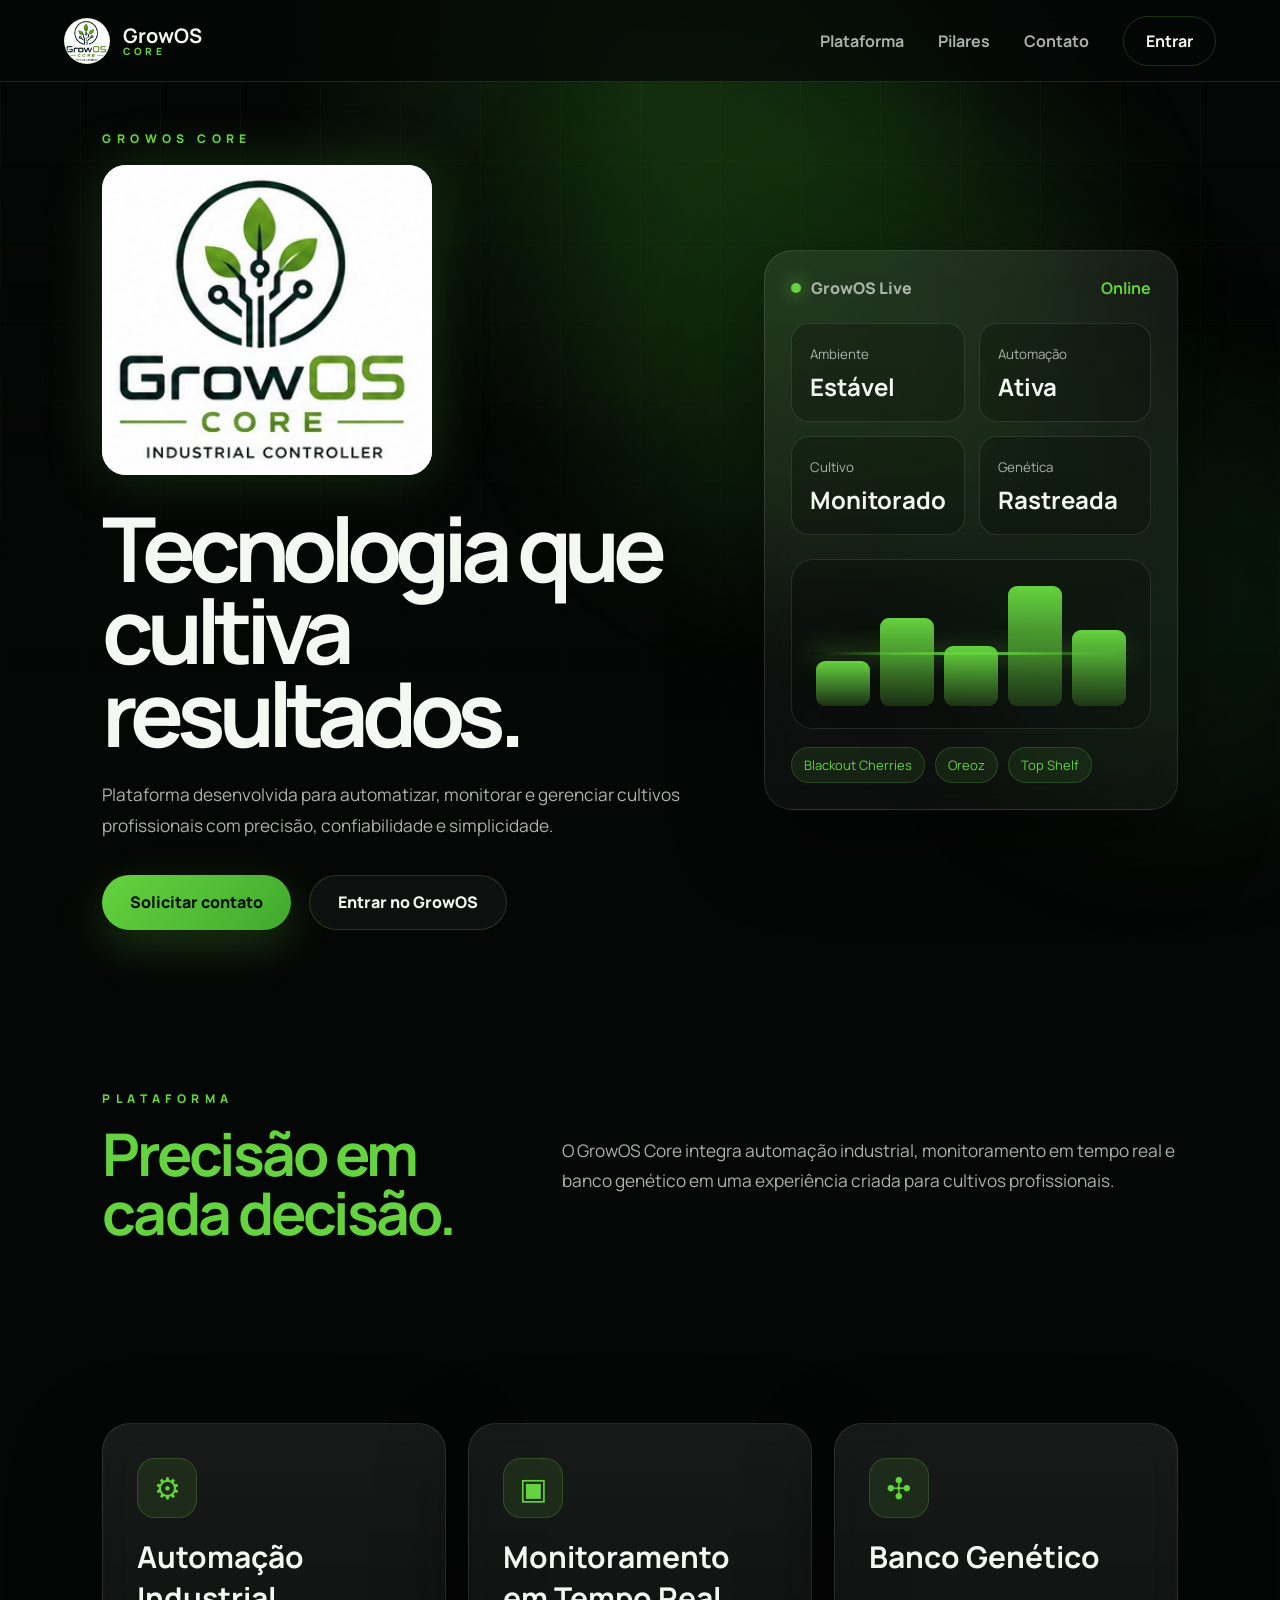
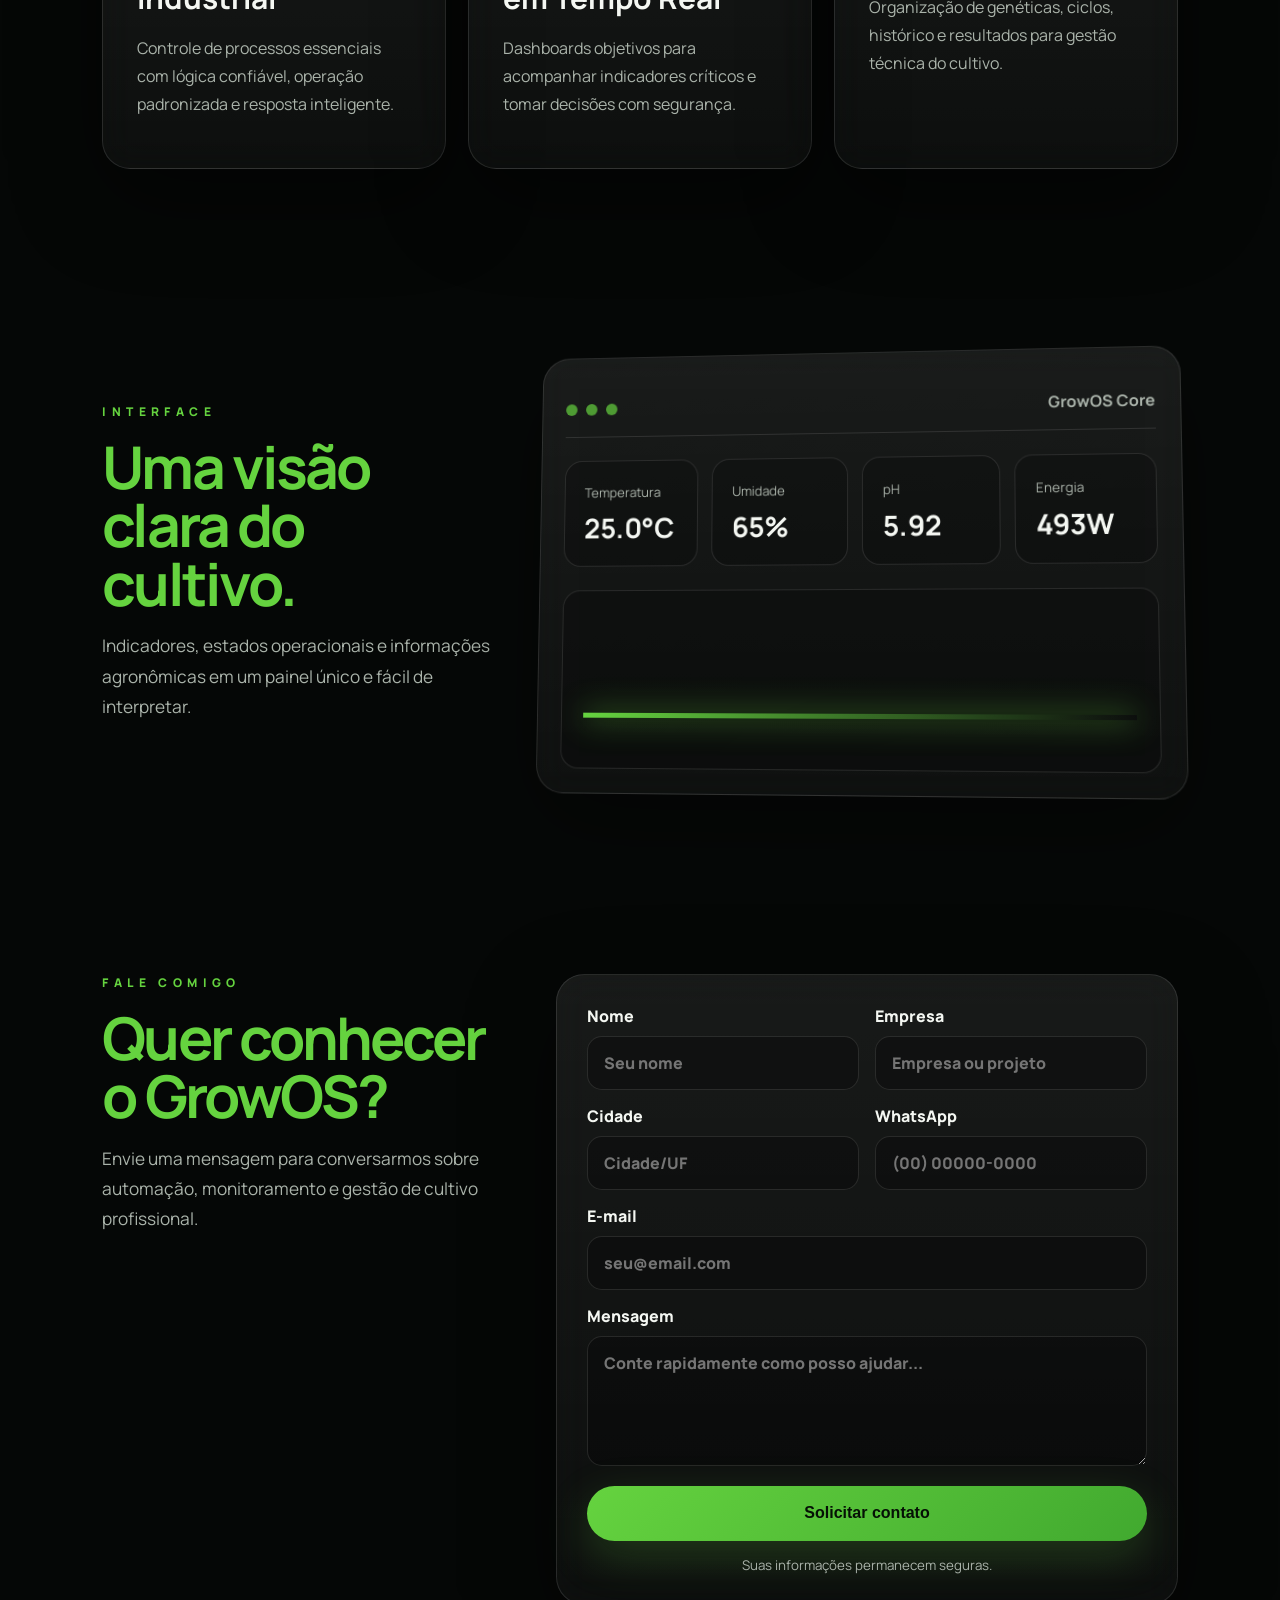
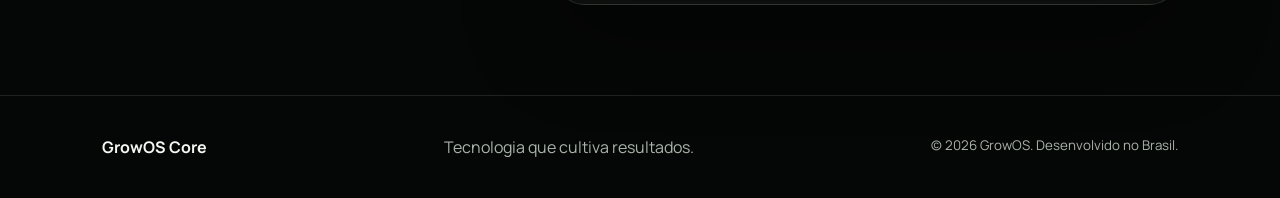
==== commit 25335e52: "Corrige layout premium GrowOS" ====
--- a/index.html
+++ b/index.html
@@ -3,144 +3,156 @@
 <head>
   <meta charset="UTF-8" />
   <meta name="viewport" content="width=device-width, initial-scale=1.0" />
-  <meta name="description" content="GrowOS Core - Tecnologia que cultiva resultados. Automação industrial, monitoramento em tempo real e banco genético para cultivos profissionais." />
-  <title>GrowOS Core | Tecnologia que cultiva resultados</title>
+  <title>GrowOS Core | Tecnologia que cultiva resultados.</title>
+  <meta name="description" content="GrowOS Core: plataforma para automação industrial, monitoramento em tempo real e banco genético para cultivos profissionais." />
   <link rel="preconnect" href="https://fonts.googleapis.com">
   <link rel="preconnect" href="https://fonts.gstatic.com" crossorigin>
   <link href="https://fonts.googleapis.com/css2?family=Manrope:wght@400;500;600;700;800&display=swap" rel="stylesheet">
   <link rel="stylesheet" href="css/style.css" />
 </head>
 <body>
-  <div class="page-bg">
-    <div class="grid-glow"></div>
-    <canvas id="particles"></canvas>
-  </div>
+  <div class="bg-grid"></div>
+  <div class="orb orb-a"></div>
+  <div class="orb orb-b"></div>
 
-  <header class="site-header" id="top">
-    <a class="brand" href="#top" aria-label="GrowOS Home">
-      <img src="assets/logo/growos-logo.png" alt="GrowOS Core" />
-      <span class="brand-text"><strong>GrowOS</strong><small>CORE</small></span>
+  <header class="site-header">
+    <a class="brand" href="#top" aria-label="GrowOS">
+      <span class="brand-mark">
+        <img src="assets/logo/growos-logo-original.png" alt="GrowOS" />
+      </span>
+      <span class="brand-copy">
+        <strong>GrowOS</strong>
+        <small>CORE</small>
+      </span>
     </a>
 
-    <nav class="nav-links" aria-label="Navegação principal">
+    <nav class="nav">
       <a href="#plataforma">Plataforma</a>
       <a href="#pilares">Pilares</a>
       <a href="#contato">Contato</a>
-      <a class="nav-cta" href="https://app.growos.com.br">Entrar</a>
+      <a class="nav-button" href="https://app.growos.com.br">Entrar</a>
     </nav>
   </header>
 
-  <main>
-    <section class="hero section-pad">
-      <div class="hero-copy reveal">
+  <main id="top">
+    <section class="hero">
+      <div class="hero-content reveal">
         <div class="eyebrow">GrowOS Core</div>
-        <img class="hero-logo" src="assets/logo/growos-logo.png" alt="GrowOS Core - Tecnologia que cultiva resultados" />
-        <h1>Tecnologia que cultiva <span>resultados.</span></h1>
+
+        <div class="hero-logo-card">
+          <img src="assets/logo/growos-logo-original.png" alt="GrowOS Core" />
+        </div>
+
+        <h1>Tecnologia que cultiva resultados.</h1>
         <p>
-          Plataforma desenvolvida para automatizar, monitorar e gerenciar cultivos profissionais
-          com precisão, confiabilidade e simplicidade.
+          Plataforma desenvolvida para automatizar, monitorar e gerenciar cultivos
+          profissionais com precisão, confiabilidade e simplicidade.
         </p>
+
         <div class="hero-actions">
-          <a class="btn btn-primary" href="https://app.growos.com.br">Entrar no GrowOS</a>
-          <a class="btn btn-secondary" href="#plataforma">Conheça a plataforma</a>
+          <a class="btn btn-primary" href="#contato">Solicitar contato</a>
+          <a class="btn btn-secondary" href="https://app.growos.com.br">Entrar no GrowOS</a>
         </div>
       </div>
 
-      <aside class="hero-panel reveal delay-1" aria-label="Resumo visual da plataforma GrowOS">
+      <aside class="live-panel reveal delay-1" aria-label="Dashboard GrowOS">
         <div class="panel-top">
-          <span></span><span></span><span></span>
-          <strong>GrowOS Live</strong>
+          <span class="status-dot"></span>
+          <span>GrowOS Live</span>
+          <strong>Online</strong>
         </div>
-        <div class="metric-grid">
-          <div class="metric-card">
-            <small>Ambiente</small>
-            <strong>Estável</strong>
-            <div class="spark"><i style="width:72%"></i></div>
-          </div>
-          <div class="metric-card">
-            <small>Automação</small>
-            <strong>Online</strong>
-            <div class="spark"><i style="width:86%"></i></div>
-          </div>
-          <div class="metric-card wide">
-            <small>Banco Genético</small>
-            <strong>Ativo</strong>
-            <div class="genetic-list">
-              <span>Blackout Cherries</span>
-              <span>Oreoz</span>
-              <span>Top Shelf</span>
-            </div>
-          </div>
+        <div class="metrics-grid">
+          <div class="metric"><small>Ambiente</small><strong>Estável</strong></div>
+          <div class="metric"><small>Automação</small><strong>Ativa</strong></div>
+          <div class="metric"><small>Cultivo</small><strong>Monitorado</strong></div>
+          <div class="metric"><small>Genética</small><strong>Rastreada</strong></div>
         </div>
-        <div class="automation-strip">
-          <b></b><b></b><b></b><b></b><b></b>
+        <div class="chart-card">
+          <div class="chart-line"></div>
+          <div class="chart-bars"><span></span><span></span><span></span><span></span><span></span></div>
+        </div>
+        <div class="genetics-list">
+          <span>Blackout Cherries</span>
+          <span>Oreoz</span>
+          <span>Top Shelf</span>
         </div>
       </aside>
     </section>
 
-    <section class="platform section-pad" id="plataforma">
-      <div class="section-intro reveal">
+    <section id="plataforma" class="section split reveal">
+      <div>
         <div class="eyebrow">Plataforma</div>
         <h2>Precisão em cada decisão.</h2>
-        <p>
-          O GrowOS Core integra automação industrial, monitoramento contínuo e gestão genética em uma
-          experiência criada para cultivos profissionais.
-        </p>
       </div>
+      <p>
+        O GrowOS Core integra automação industrial, monitoramento em tempo real e banco genético
+        em uma experiência criada para cultivos profissionais.
+      </p>
     </section>
 
-    <section class="pillars section-pad" id="pilares">
-      <article class="pillar-card reveal">
+    <section id="pilares" class="section pillars">
+      <article class="pillar reveal">
         <div class="icon">⚙</div>
         <h3>Automação Industrial</h3>
         <p>Controle de processos essenciais com lógica confiável, operação padronizada e resposta inteligente.</p>
       </article>
-      <article class="pillar-card reveal delay-1">
-        <div class="icon">📊</div>
+      <article class="pillar reveal delay-1">
+        <div class="icon">▣</div>
         <h3>Monitoramento em Tempo Real</h3>
         <p>Dashboards objetivos para acompanhar indicadores críticos e tomar decisões com segurança.</p>
       </article>
-      <article class="pillar-card reveal delay-2">
-        <div class="icon">🧬</div>
+      <article class="pillar reveal delay-2">
+        <div class="icon">✣</div>
         <h3>Banco Genético</h3>
         <p>Organização de genéticas, ciclos, histórico e resultados para gestão técnica do cultivo.</p>
       </article>
     </section>
 
-    <section class="contact section-pad" id="contato">
-      <div class="contact-copy reveal">
+    <section class="section dashboard reveal">
+      <div class="dashboard-copy">
+        <div class="eyebrow">Interface</div>
+        <h2>Uma visão clara do cultivo.</h2>
+        <p>Indicadores, estados operacionais e informações agronômicas em um painel único e fácil de interpretar.</p>
+      </div>
+      <div class="dashboard-mock">
+        <div class="mock-header"><span></span><span></span><span></span><strong>GrowOS Core</strong></div>
+        <div class="mock-grid">
+          <div><small>Temperatura</small><strong>25.0°C</strong></div>
+          <div><small>Umidade</small><strong>65%</strong></div>
+          <div><small>pH</small><strong>5.92</strong></div>
+          <div><small>Energia</small><strong>493W</strong></div>
+        </div>
+        <div class="mock-wide"><span></span></div>
+      </div>
+    </section>
+
+    <section id="contato" class="section contact reveal">
+      <div class="contact-copy">
         <div class="eyebrow">Fale comigo</div>
         <h2>Quer conhecer o GrowOS?</h2>
-        <p>Envie uma mensagem para conversar sobre automação, monitoramento e gestão de cultivo profissional.</p>
-        <div class="contact-note">
-          <strong>GrowOS Core</strong>
-          <span>Desenvolvido no Brasil para cultivos que exigem precisão.</span>
-        </div>
+        <p>Envie uma mensagem para conversarmos sobre automação, monitoramento e gestão de cultivo profissional.</p>
       </div>
 
-      <form class="contact-form reveal delay-1" id="contactForm">
+      <form class="contact-form" id="contactForm">
         <div class="form-row">
-          <label>Nome<input type="text" name="nome" placeholder="Seu nome" required></label>
-          <label>Empresa<input type="text" name="empresa" placeholder="Empresa ou projeto"></label>
+          <label>Nome<input name="nome" type="text" placeholder="Seu nome" required></label>
+          <label>Empresa<input name="empresa" type="text" placeholder="Empresa ou projeto"></label>
         </div>
         <div class="form-row">
-          <label>Cidade<input type="text" name="cidade" placeholder="Cidade/UF"></label>
-          <label>WhatsApp<input type="tel" name="whatsapp" placeholder="(00) 00000-0000"></label>
+          <label>Cidade<input name="cidade" type="text" placeholder="Cidade/UF"></label>
+          <label>WhatsApp<input name="whatsapp" type="tel" placeholder="(00) 00000-0000"></label>
         </div>
-        <label>E-mail<input type="email" name="email" placeholder="seu@email.com" required></label>
-        <label>Mensagem<textarea name="mensagem" rows="5" placeholder="Conte rapidamente como posso ajudar..." required></textarea></label>
+        <label>E-mail<input name="email" type="email" placeholder="seu@email.com" required></label>
+        <label>Mensagem<textarea name="mensagem" placeholder="Conte rapidamente como posso ajudar..." required></textarea></label>
         <button class="btn btn-primary full" type="submit">Solicitar contato</button>
-        <small id="formStatus">Suas informações permanecem seguras.</small>
+        <small>Suas informações permanecem seguras.</small>
       </form>
     </section>
   </main>
 
-  <footer class="site-footer">
-    <div>
-      <strong>GrowOS Core</strong>
-      <span>Tecnologia que cultiva resultados.</span>
-    </div>
-    <a href="https://app.growos.com.br">Entrar na plataforma</a>
+  <footer class="footer">
+    <strong>GrowOS Core</strong>
+    <span>Tecnologia que cultiva resultados.</span>
     <small>© 2026 GrowOS. Desenvolvido no Brasil.</small>
   </footer>
 
--- a/css/style.css
+++ b/css/style.css
@@ -1,22 +1,6 @@
 :root{
-  --bg:#050806;
-  --bg2:#0b120e;
-  --panel:rgba(14,20,17,.72);
-  --panel2:rgba(255,255,255,.055);
-  --green:#5fd137;
-  --green2:#8cff5a;
-  --green3:#276b22;
-  --text:#f6f8f5;
-  --muted:#a7b0aa;
-  --border:rgba(139,255,97,.18);
-  --shadow:0 24px 90px rgba(64,255,65,.14);
+  --bg:#050706;--panel:#0b100d;--panel2:#101713;--text:#f4f7f2;--muted:#aab3aa;
+  --green:#65d33f;--green2:#2f8f28;--line:rgba(101,211,63,.22);--border:rgba(255,255,255,.11);
+  --shadow:0 30px 90px rgba(0,0,0,.45);--radius:28px;
 }
-*{box-sizing:border-box} html{scroll-behavior:smooth} body{margin:0;font-family:Manrope,system-ui,-apple-system,Segoe UI,sans-serif;background:var(--bg);color:var(--text);overflow-x:hidden}
-a{color:inherit;text-decoration:none}.page-bg{position:fixed;inset:0;z-index:-2;background:radial-gradient(circle at 40% 18%,rgba(73,255,53,.2),transparent 32%),linear-gradient(180deg,#07100a 0%,#050609 58%,#040504 100%)}
-.grid-glow{position:absolute;inset:0;background-image:linear-gradient(rgba(95,209,55,.055) 1px,transparent 1px),linear-gradient(90deg,rgba(95,209,55,.055) 1px,transparent 1px);background-size:70px 70px;mask-image:radial-gradient(circle at center,black 0,transparent 72%)}
-#particles{position:absolute;inset:0;width:100%;height:100%;opacity:.75}.site-header{position:fixed;z-index:10;top:0;left:0;right:0;height:84px;display:flex;align-items:center;justify-content:space-between;padding:0 clamp(24px,5vw,76px);background:rgba(5,8,6,.65);backdrop-filter:blur(18px);border-bottom:1px solid rgba(255,255,255,.07)}
-.brand{display:flex;align-items:center;gap:13px}.brand img{width:52px;height:52px;border-radius:50%;object-fit:cover;box-shadow:0 0 30px rgba(95,209,55,.18)}.brand-text{display:flex;flex-direction:column;line-height:1}.brand-text strong{font-size:20px}.brand-text small{letter-spacing:.34em;color:var(--green);font-weight:800;font-size:12px;margin-top:5px}.nav-links{display:flex;align-items:center;gap:34px;color:var(--muted);font-weight:700}.nav-links a:hover{color:var(--text)}.nav-cta{padding:13px 24px;border:1px solid var(--green3);border-radius:999px;color:var(--text)!important;background:rgba(255,255,255,.035)}
-.section-pad{padding:120px clamp(24px,7vw,110px)}.hero{min-height:100vh;display:grid;grid-template-columns:1.05fr .95fr;align-items:center;gap:64px;padding-top:130px}.eyebrow{text-transform:uppercase;letter-spacing:.35em;font-size:12px;color:var(--green2);font-weight:800;margin-bottom:22px}.hero-logo{width:min(390px,80vw);display:block;margin:0 0 28px;filter:drop-shadow(0 0 32px rgba(95,209,55,.2))}.hero h1,.section-intro h2,.contact h2{font-size:clamp(44px,6vw,86px);line-height:.98;margin:0 0 26px;letter-spacing:-.07em}.hero h1 span,.section-intro h2,.contact h2{color:var(--green)}.hero p,.section-intro p,.contact-copy p{font-size:clamp(18px,2vw,23px);line-height:1.65;color:var(--muted);max-width:720px}.hero-actions{display:flex;gap:18px;margin-top:38px;flex-wrap:wrap}.btn{display:inline-flex;align-items:center;justify-content:center;border-radius:999px;padding:17px 28px;font-weight:900;border:1px solid transparent;transition:.25s ease}.btn-primary{background:linear-gradient(135deg,var(--green2),var(--green));color:#061006;box-shadow:0 18px 60px rgba(95,209,55,.22)}.btn-primary:hover{transform:translateY(-2px);box-shadow:0 24px 80px rgba(95,209,55,.32)}.btn-secondary{background:rgba(255,255,255,.045);border-color:var(--border);color:var(--text)}.btn.full{width:100%;border:0;cursor:pointer;font-size:16px}
-.hero-panel{border:1px solid var(--border);background:linear-gradient(180deg,rgba(255,255,255,.07),rgba(255,255,255,.025));border-radius:30px;padding:22px;box-shadow:var(--shadow);backdrop-filter:blur(16px);transform:perspective(900px) rotateY(-4deg)}.panel-top{display:flex;align-items:center;gap:8px;padding-bottom:18px;border-bottom:1px solid rgba(255,255,255,.08)}.panel-top span{width:10px;height:10px;border-radius:50%;background:var(--green)}.panel-top strong{margin-left:auto;color:var(--muted)}.metric-grid{display:grid;grid-template-columns:1fr 1fr;gap:16px;margin-top:18px}.metric-card{border:1px solid rgba(255,255,255,.08);border-radius:20px;background:rgba(0,0,0,.28);padding:20px}.metric-card.wide{grid-column:1/-1}.metric-card small{color:var(--muted);display:block;margin-bottom:8px}.metric-card strong{font-size:25px}.spark{height:8px;background:rgba(255,255,255,.07);border-radius:999px;margin-top:20px;overflow:hidden}.spark i{display:block;height:100%;background:linear-gradient(90deg,var(--green),var(--green2));border-radius:inherit}.genetic-list{display:grid;gap:10px;margin-top:18px}.genetic-list span{background:rgba(95,209,55,.08);border:1px solid var(--border);padding:12px;border-radius:14px;color:#dfffd6}.automation-strip{display:flex;gap:16px;margin-top:20px}.automation-strip b{height:42px;flex:1;border-radius:16px;background:linear-gradient(135deg,transparent 35%,var(--green) 36%,var(--green2) 58%,transparent 59%);opacity:.75;animation:pulse 2s infinite ease-in-out}.automation-strip b:nth-child(2){animation-delay:.2s}.automation-strip b:nth-child(3){animation-delay:.4s}.automation-strip b:nth-child(4){animation-delay:.6s}.automation-strip b:nth-child(5){animation-delay:.8s}
-.platform{padding-top:40px}.section-intro{max-width:920px;margin:auto;text-align:center}.pillars{display:grid;grid-template-columns:repeat(3,1fr);gap:22px;padding-top:30px}.pillar-card{min-height:290px;padding:34px;border-radius:28px;background:linear-gradient(180deg,rgba(255,255,255,.07),rgba(255,255,255,.025));border:1px solid var(--border);box-shadow:0 24px 70px rgba(0,0,0,.2)}.pillar-card .icon{width:56px;height:56px;border-radius:18px;display:grid;place-items:center;background:rgba(95,209,55,.1);border:1px solid var(--border);font-size:24px}.pillar-card h3{font-size:30px;letter-spacing:-.04em;margin:28px 0 14px}.pillar-card p{color:var(--muted);line-height:1.7;margin:0}.contact{display:grid;grid-template-columns:.9fr 1.1fr;gap:54px;align-items:center}.contact-note{margin-top:30px;padding:22px;border:1px solid var(--border);border-radius:22px;background:rgba(95,209,55,.06);display:grid;gap:7px;color:var(--muted)}.contact-note strong{color:var(--text)}.contact-form{padding:34px;border:1px solid rgba(255,255,255,.12);border-radius:30px;background:rgba(13,20,16,.72);box-shadow:var(--shadow);backdrop-filter:blur(18px)}.form-row{display:grid;grid-template-columns:1fr 1fr;gap:16px}label{display:grid;gap:9px;font-weight:800;color:#e8f0e8;margin-bottom:16px}input,textarea{width:100%;border:1px solid rgba(255,255,255,.12);background:rgba(255,255,255,.06);color:var(--text);border-radius:16px;padding:17px 18px;font:inherit;outline:none;transition:.2s}input:focus,textarea:focus{border-color:rgba(95,209,55,.7);box-shadow:0 0 0 4px rgba(95,209,55,.12)}textarea{resize:vertical}#formStatus{display:block;text-align:center;color:var(--muted);margin-top:14px}.site-footer{border-top:1px solid rgba(255,255,255,.08);padding:34px clamp(24px,7vw,110px);display:flex;justify-content:space-between;gap:20px;align-items:center;color:var(--muted);background:rgba(0,0,0,.3)}.site-footer div{display:grid;gap:4px}.site-footer strong{color:var(--text)}.site-footer a{color:var(--green);font-weight:800}.reveal{opacity:0;transform:translateY(24px);animation:reveal .8s ease forwards}.delay-1{animation-delay:.16s}.delay-2{animation-delay:.32s}@keyframes reveal{to{opacity:1;transform:none}}@keyframes pulse{50%{opacity:1;filter:drop-shadow(0 0 16px rgba(95,209,55,.5))}}
-@media(max-width:980px){.hero,.contact{grid-template-columns:1fr}.hero-panel{transform:none}.pillars{grid-template-columns:1fr}.nav-links a:not(.nav-cta){display:none}.site-footer{flex-direction:column;text-align:center}.hero{text-align:center}.hero-logo{margin-inline:auto}.hero p{margin-inline:auto}.hero-actions{justify-content:center}.contact-copy{text-align:center}.contact-copy p{margin-inline:auto}}@media(max-width:620px){.site-header{height:74px;padding:0 18px}.brand img{width:44px;height:44px}.brand-text strong{font-size:17px}.section-pad{padding:90px 18px}.hero{padding-top:110px}.form-row{grid-template-columns:1fr}.contact-form{padding:22px}.hero h1,.section-intro h2,.contact h2{font-size:42px}.hero-logo{width:280px}.nav-cta{padding:11px 17px}}
+*{box-sizing:border-box}html{scroll-behavior:smooth}body{margin:0;font-family:Manrope,system-ui,sans-serif;background:var(--bg);color:var(--text);overflow-x:hidden}a{color:inherit;text-decoration:none}.bg-grid{position:fixed;inset:0;background:radial-gradient(circle at 50% 10%,rgba(72,201,44,.22),transparent 35%),linear-gradient(90deg,rgba(101,211,63,.04) 1px,transparent 1px),linear-gradient(rgba(101,211,63,.04) 1px,transparent 1px);background-size:auto,80px 80px,80px 80px;pointer-events:none;z-index:-3}.bg-grid:after{content:"";position:absolute;inset:0;background:linear-gradient(to bottom,rgba(5,7,6,.1),var(--bg) 86%)}.orb{position:fixed;border-radius:999px;filter:blur(80px);opacity:.45;z-index:-2}.orb-a{width:520px;height:520px;background:rgba(72,201,44,.32);left:45%;top:5%}.orb-b{width:420px;height:420px;background:rgba(37,112,39,.32);right:-8%;bottom:10%}.site-header{position:fixed;top:0;left:0;right:0;height:82px;z-index:10;display:flex;align-items:center;justify-content:space-between;padding:0 clamp(20px,5vw,76px);background:rgba(5,7,6,.72);backdrop-filter:blur(16px);border-bottom:1px solid var(--border)}.brand{display:flex;align-items:center;gap:13px}.brand-mark{width:46px;height:46px;border:1px solid var(--line);border-radius:50%;overflow:hidden;background:#fff;display:grid;place-items:center}.brand-mark img{width:100%;height:100%;object-fit:cover}.brand-copy{display:flex;flex-direction:column;line-height:1}.brand-copy strong{font-size:20px}.brand-copy small{font-weight:800;letter-spacing:.35em;color:var(--green);font-size:10px}.nav{display:flex;align-items:center;gap:34px;color:var(--muted);font-weight:700}.nav a:hover{color:var(--text)}.nav-button{padding:13px 22px;border:1px solid var(--line);border-radius:999px;color:var(--text)!important}.hero{min-height:100vh;display:grid;grid-template-columns:minmax(0,1.1fr) minmax(350px,.75fr);gap:56px;align-items:center;padding:130px clamp(20px,8vw,150px) 70px}.eyebrow{text-transform:uppercase;letter-spacing:.45em;color:var(--green);font-size:12px;font-weight:800;margin-bottom:18px}.hero-logo-card{width:min(330px,70vw);margin:0 0 32px;border-radius:24px;overflow:hidden;background:#fff;box-shadow:0 0 60px rgba(101,211,63,.2)}.hero-logo-card img{display:block;width:100%}h1{font-size:clamp(54px,7vw,118px);line-height:.92;margin:0 0 26px;letter-spacing:-.08em;max-width:980px}h2{font-size:clamp(34px,4.6vw,72px);line-height:1;margin:0;color:var(--green);letter-spacing:-.05em}h3{font-size:30px;margin:18px 0 14px}.hero p,.section p{color:var(--muted);font-size:clamp(17px,1.35vw,22px);line-height:1.75;max-width:720px}.hero-actions{display:flex;gap:18px;flex-wrap:wrap;margin-top:34px}.btn{display:inline-flex;justify-content:center;align-items:center;min-height:55px;padding:0 28px;border-radius:999px;font-weight:900;transition:.25s ease}.btn-primary{background:linear-gradient(135deg,var(--green),#41a92f);color:#051005;box-shadow:0 15px 45px rgba(101,211,63,.22)}.btn-secondary{border:1px solid var(--line);background:rgba(255,255,255,.04)}.btn:hover{transform:translateY(-3px)}.full{width:100%;border:none;font-size:16px}.live-panel,.pillar,.dashboard-mock,.contact-form{background:linear-gradient(180deg,rgba(255,255,255,.08),rgba(255,255,255,.035));border:1px solid var(--border);border-radius:var(--radius);box-shadow:var(--shadow);backdrop-filter:blur(18px)}.live-panel{padding:26px}.panel-top{display:flex;align-items:center;gap:10px;color:var(--muted);font-weight:800}.panel-top strong{margin-left:auto;color:var(--green)}.status-dot{width:10px;height:10px;background:var(--green);border-radius:50%;box-shadow:0 0 18px var(--green)}.metrics-grid{display:grid;grid-template-columns:repeat(2,1fr);gap:14px;margin:24px 0}.metric{padding:18px;background:rgba(0,0,0,.22);border-radius:18px;border:1px solid var(--border)}.metric small{color:var(--muted)}.metric strong{display:block;margin-top:6px;font-size:24px}.chart-card{height:170px;border-radius:22px;border:1px solid var(--border);background:rgba(0,0,0,.24);padding:18px;position:relative;overflow:hidden}.chart-line{position:absolute;left:18px;right:18px;top:55%;height:3px;background:linear-gradient(90deg,transparent,var(--green),transparent);box-shadow:0 0 22px var(--green)}.chart-bars{position:absolute;left:24px;right:24px;bottom:22px;display:flex;gap:10px;align-items:end}.chart-bars span{flex:1;background:linear-gradient(var(--green),rgba(101,211,63,.18));border-radius:9px}.chart-bars span:nth-child(1){height:45px}.chart-bars span:nth-child(2){height:88px}.chart-bars span:nth-child(3){height:60px}.chart-bars span:nth-child(4){height:120px}.chart-bars span:nth-child(5){height:76px}.genetics-list{display:flex;gap:10px;flex-wrap:wrap;margin-top:18px}.genetics-list span{padding:8px 12px;border-radius:999px;background:rgba(101,211,63,.09);border:1px solid var(--line);color:var(--green);font-size:13px}.section{padding:90px clamp(20px,8vw,150px)}.split{display:grid;grid-template-columns:.8fr 1.2fr;gap:50px;align-items:center}.pillars{display:grid;grid-template-columns:repeat(3,1fr);gap:22px}.pillar{padding:34px;min-height:280px}.icon{font-size:30px;color:var(--green);width:60px;height:60px;display:grid;place-items:center;border-radius:18px;background:rgba(101,211,63,.1);border:1px solid var(--line)}.pillar p{font-size:16px}.dashboard{display:grid;grid-template-columns:.75fr 1.25fr;gap:40px;align-items:center}.dashboard-mock{padding:24px;transform:perspective(1200px) rotateX(4deg) rotateY(-5deg)}.mock-header{height:58px;border-bottom:1px solid var(--border);display:flex;align-items:center;gap:9px}.mock-header span{width:12px;height:12px;border-radius:50%;background:var(--green);opacity:.7}.mock-header strong{margin-left:auto;color:var(--muted)}.mock-grid{display:grid;grid-template-columns:repeat(4,1fr);gap:14px;margin:24px 0}.mock-grid div,.mock-wide{border:1px solid var(--border);background:rgba(0,0,0,.22);border-radius:18px;padding:20px}.mock-grid small{color:var(--muted)}.mock-grid strong{display:block;font-size:28px;margin-top:7px}.mock-wide{height:180px;position:relative;overflow:hidden}.mock-wide span{position:absolute;left:22px;right:22px;bottom:50px;height:5px;background:linear-gradient(90deg,var(--green),transparent);box-shadow:0 0 30px var(--green)}.contact{display:grid;grid-template-columns:.8fr 1.2fr;gap:40px;align-items:start}.contact-form{padding:30px}.form-row{display:grid;grid-template-columns:1fr 1fr;gap:16px}label{display:block;font-weight:800;margin-bottom:15px}input,textarea{width:100%;margin-top:9px;border:1px solid var(--border);background:rgba(0,0,0,.28);border-radius:15px;color:var(--text);padding:15px 16px;font:inherit;outline:none}textarea{min-height:130px;resize:vertical}input:focus,textarea:focus{border-color:var(--green);box-shadow:0 0 0 4px rgba(101,211,63,.1)}.contact-form small{display:block;text-align:center;color:var(--muted);margin-top:15px}.footer{padding:40px clamp(20px,8vw,150px);border-top:1px solid var(--border);display:flex;gap:20px;flex-wrap:wrap;justify-content:space-between;color:var(--muted)}.footer strong{color:var(--text)}.reveal{opacity:0;transform:translateY(24px);transition:opacity .75s ease,transform .75s ease}.reveal.visible{opacity:1;transform:none}.delay-1{transition-delay:.12s}.delay-2{transition-delay:.24s}@media(max-width:980px){.hero,.split,.dashboard,.contact{grid-template-columns:1fr}.pillars{grid-template-columns:1fr}.nav a:not(.nav-button){display:none}.mock-grid{grid-template-columns:repeat(2,1fr)}.hero{padding-top:120px}.live-panel{order:2}}@media(max-width:560px){.site-header{height:72px}.brand-copy strong{font-size:16px}.hero-logo-card{width:250px}.form-row{grid-template-columns:1fr}h1{font-size:52px}.section{padding:65px 20px}.hero{padding-left:20px;padding-right:20px}.hero-actions{flex-direction:column}.btn{width:100%}.mock-grid{grid-template-columns:1fr}}
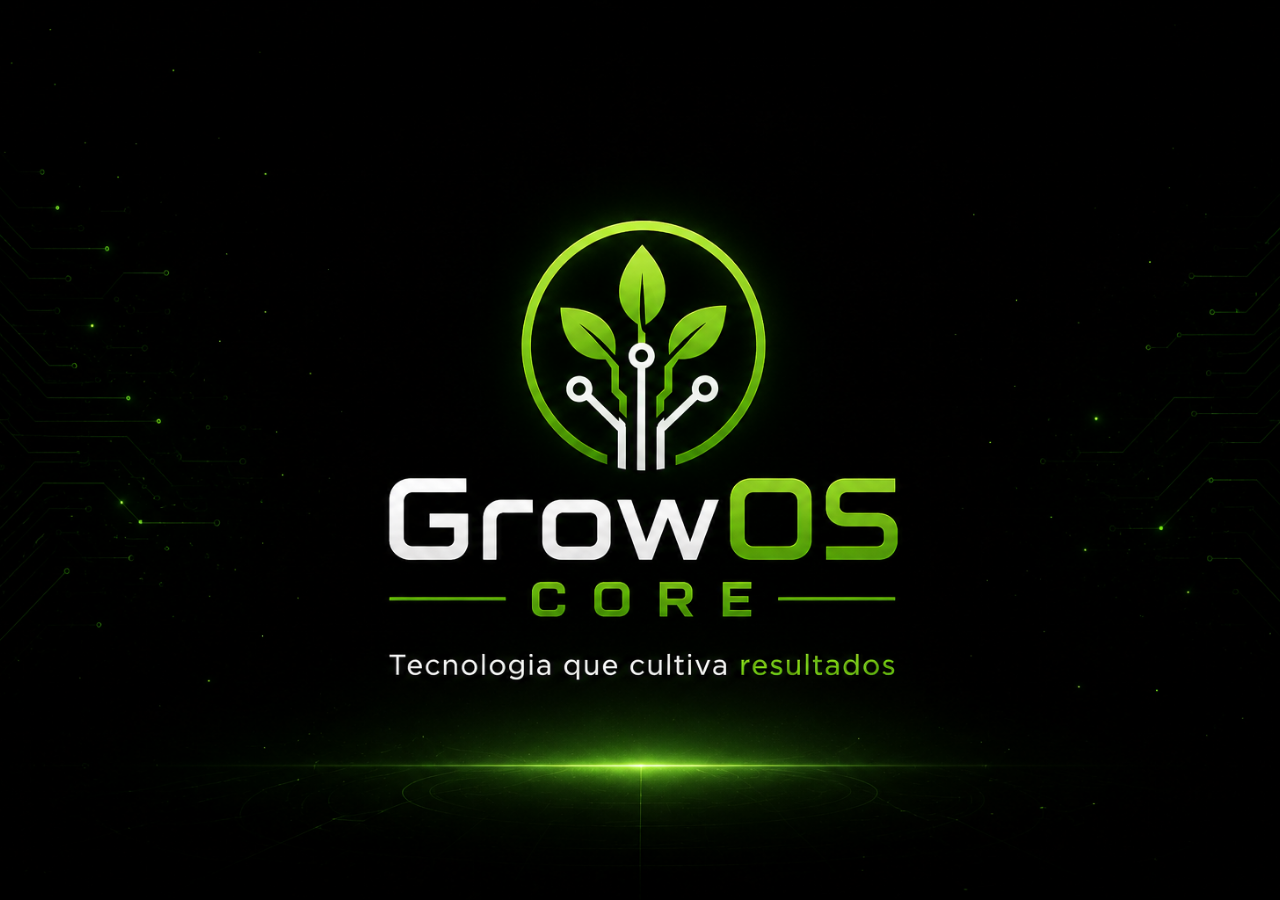
==== commit b73c52a9: "Corrige layout premium GrowOS" ====
--- a/index.html
+++ b/index.html
@@ -3,159 +3,17 @@
 <head>
   <meta charset="UTF-8" />
   <meta name="viewport" content="width=device-width, initial-scale=1.0" />
-  <title>GrowOS Core | Tecnologia que cultiva resultados.</title>
-  <meta name="description" content="GrowOS Core: plataforma para automação industrial, monitoramento em tempo real e banco genético para cultivos profissionais." />
-  <link rel="preconnect" href="https://fonts.googleapis.com">
-  <link rel="preconnect" href="https://fonts.gstatic.com" crossorigin>
-  <link href="https://fonts.googleapis.com/css2?family=Manrope:wght@400;500;600;700;800&display=swap" rel="stylesheet">
+  <title>GrowOS Core | Tecnologia que cultiva resultados</title>
+  <meta name="description" content="GrowOS Core — Tecnologia que cultiva resultados." />
   <link rel="stylesheet" href="css/style.css" />
 </head>
 <body>
-  <div class="bg-grid"></div>
-  <div class="orb orb-a"></div>
-  <div class="orb orb-b"></div>
-
-  <header class="site-header">
-    <a class="brand" href="#top" aria-label="GrowOS">
-      <span class="brand-mark">
-        <img src="assets/logo/growos-logo-original.png" alt="GrowOS" />
-      </span>
-      <span class="brand-copy">
-        <strong>GrowOS</strong>
-        <small>CORE</small>
-      </span>
-    </a>
-
-    <nav class="nav">
-      <a href="#plataforma">Plataforma</a>
-      <a href="#pilares">Pilares</a>
-      <a href="#contato">Contato</a>
-      <a class="nav-button" href="https://app.growos.com.br">Entrar</a>
-    </nav>
-  </header>
-
-  <main id="top">
-    <section class="hero">
-      <div class="hero-content reveal">
-        <div class="eyebrow">GrowOS Core</div>
-
-        <div class="hero-logo-card">
-          <img src="assets/logo/growos-logo-original.png" alt="GrowOS Core" />
-        </div>
-
-        <h1>Tecnologia que cultiva resultados.</h1>
-        <p>
-          Plataforma desenvolvida para automatizar, monitorar e gerenciar cultivos
-          profissionais com precisão, confiabilidade e simplicidade.
-        </p>
-
-        <div class="hero-actions">
-          <a class="btn btn-primary" href="#contato">Solicitar contato</a>
-          <a class="btn btn-secondary" href="https://app.growos.com.br">Entrar no GrowOS</a>
-        </div>
-      </div>
-
-      <aside class="live-panel reveal delay-1" aria-label="Dashboard GrowOS">
-        <div class="panel-top">
-          <span class="status-dot"></span>
-          <span>GrowOS Live</span>
-          <strong>Online</strong>
-        </div>
-        <div class="metrics-grid">
-          <div class="metric"><small>Ambiente</small><strong>Estável</strong></div>
-          <div class="metric"><small>Automação</small><strong>Ativa</strong></div>
-          <div class="metric"><small>Cultivo</small><strong>Monitorado</strong></div>
-          <div class="metric"><small>Genética</small><strong>Rastreada</strong></div>
-        </div>
-        <div class="chart-card">
-          <div class="chart-line"></div>
-          <div class="chart-bars"><span></span><span></span><span></span><span></span><span></span></div>
-        </div>
-        <div class="genetics-list">
-          <span>Blackout Cherries</span>
-          <span>Oreoz</span>
-          <span>Top Shelf</span>
-        </div>
-      </aside>
-    </section>
-
-    <section id="plataforma" class="section split reveal">
-      <div>
-        <div class="eyebrow">Plataforma</div>
-        <h2>Precisão em cada decisão.</h2>
-      </div>
-      <p>
-        O GrowOS Core integra automação industrial, monitoramento em tempo real e banco genético
-        em uma experiência criada para cultivos profissionais.
-      </p>
-    </section>
-
-    <section id="pilares" class="section pillars">
-      <article class="pillar reveal">
-        <div class="icon">⚙</div>
-        <h3>Automação Industrial</h3>
-        <p>Controle de processos essenciais com lógica confiável, operação padronizada e resposta inteligente.</p>
-      </article>
-      <article class="pillar reveal delay-1">
-        <div class="icon">▣</div>
-        <h3>Monitoramento em Tempo Real</h3>
-        <p>Dashboards objetivos para acompanhar indicadores críticos e tomar decisões com segurança.</p>
-      </article>
-      <article class="pillar reveal delay-2">
-        <div class="icon">✣</div>
-        <h3>Banco Genético</h3>
-        <p>Organização de genéticas, ciclos, histórico e resultados para gestão técnica do cultivo.</p>
-      </article>
-    </section>
-
-    <section class="section dashboard reveal">
-      <div class="dashboard-copy">
-        <div class="eyebrow">Interface</div>
-        <h2>Uma visão clara do cultivo.</h2>
-        <p>Indicadores, estados operacionais e informações agronômicas em um painel único e fácil de interpretar.</p>
-      </div>
-      <div class="dashboard-mock">
-        <div class="mock-header"><span></span><span></span><span></span><strong>GrowOS Core</strong></div>
-        <div class="mock-grid">
-          <div><small>Temperatura</small><strong>25.0°C</strong></div>
-          <div><small>Umidade</small><strong>65%</strong></div>
-          <div><small>pH</small><strong>5.92</strong></div>
-          <div><small>Energia</small><strong>493W</strong></div>
-        </div>
-        <div class="mock-wide"><span></span></div>
-      </div>
-    </section>
-
-    <section id="contato" class="section contact reveal">
-      <div class="contact-copy">
-        <div class="eyebrow">Fale comigo</div>
-        <h2>Quer conhecer o GrowOS?</h2>
-        <p>Envie uma mensagem para conversarmos sobre automação, monitoramento e gestão de cultivo profissional.</p>
-      </div>
-
-      <form class="contact-form" id="contactForm">
-        <div class="form-row">
-          <label>Nome<input name="nome" type="text" placeholder="Seu nome" required></label>
-          <label>Empresa<input name="empresa" type="text" placeholder="Empresa ou projeto"></label>
-        </div>
-        <div class="form-row">
-          <label>Cidade<input name="cidade" type="text" placeholder="Cidade/UF"></label>
-          <label>WhatsApp<input name="whatsapp" type="tel" placeholder="(00) 00000-0000"></label>
-        </div>
-        <label>E-mail<input name="email" type="email" placeholder="seu@email.com" required></label>
-        <label>Mensagem<textarea name="mensagem" placeholder="Conte rapidamente como posso ajudar..." required></textarea></label>
-        <button class="btn btn-primary full" type="submit">Solicitar contato</button>
-        <small>Suas informações permanecem seguras.</small>
-      </form>
-    </section>
+  <main class="splash" aria-label="GrowOS Core">
+    <img
+      src="assets/growos-identidade.png"
+      alt="GrowOS Core - Tecnologia que cultiva resultados"
+      class="brand-image"
+    />
   </main>
-
-  <footer class="footer">
-    <strong>GrowOS Core</strong>
-    <span>Tecnologia que cultiva resultados.</span>
-    <small>© 2026 GrowOS. Desenvolvido no Brasil.</small>
-  </footer>
-
-  <script src="js/script.js"></script>
 </body>
 </html>
--- a/css/style.css
+++ b/css/style.css
@@ -1,6 +1,44 @@
-:root{
-  --bg:#050706;--panel:#0b100d;--panel2:#101713;--text:#f4f7f2;--muted:#aab3aa;
-  --green:#65d33f;--green2:#2f8f28;--line:rgba(101,211,63,.22);--border:rgba(255,255,255,.11);
-  --shadow:0 30px 90px rgba(0,0,0,.45);--radius:28px;
+* {
+  margin: 0;
+  padding: 0;
+  box-sizing: border-box;
 }
-*{box-sizing:border-box}html{scroll-behavior:smooth}body{margin:0;font-family:Manrope,system-ui,sans-serif;background:var(--bg);color:var(--text);overflow-x:hidden}a{color:inherit;text-decoration:none}.bg-grid{position:fixed;inset:0;background:radial-gradient(circle at 50% 10%,rgba(72,201,44,.22),transparent 35%),linear-gradient(90deg,rgba(101,211,63,.04) 1px,transparent 1px),linear-gradient(rgba(101,211,63,.04) 1px,transparent 1px);background-size:auto,80px 80px,80px 80px;pointer-events:none;z-index:-3}.bg-grid:after{content:"";position:absolute;inset:0;background:linear-gradient(to bottom,rgba(5,7,6,.1),var(--bg) 86%)}.orb{position:fixed;border-radius:999px;filter:blur(80px);opacity:.45;z-index:-2}.orb-a{width:520px;height:520px;background:rgba(72,201,44,.32);left:45%;top:5%}.orb-b{width:420px;height:420px;background:rgba(37,112,39,.32);right:-8%;bottom:10%}.site-header{position:fixed;top:0;left:0;right:0;height:82px;z-index:10;display:flex;align-items:center;justify-content:space-between;padding:0 clamp(20px,5vw,76px);background:rgba(5,7,6,.72);backdrop-filter:blur(16px);border-bottom:1px solid var(--border)}.brand{display:flex;align-items:center;gap:13px}.brand-mark{width:46px;height:46px;border:1px solid var(--line);border-radius:50%;overflow:hidden;background:#fff;display:grid;place-items:center}.brand-mark img{width:100%;height:100%;object-fit:cover}.brand-copy{display:flex;flex-direction:column;line-height:1}.brand-copy strong{font-size:20px}.brand-copy small{font-weight:800;letter-spacing:.35em;color:var(--green);font-size:10px}.nav{display:flex;align-items:center;gap:34px;color:var(--muted);font-weight:700}.nav a:hover{color:var(--text)}.nav-button{padding:13px 22px;border:1px solid var(--line);border-radius:999px;color:var(--text)!important}.hero{min-height:100vh;display:grid;grid-template-columns:minmax(0,1.1fr) minmax(350px,.75fr);gap:56px;align-items:center;padding:130px clamp(20px,8vw,150px) 70px}.eyebrow{text-transform:uppercase;letter-spacing:.45em;color:var(--green);font-size:12px;font-weight:800;margin-bottom:18px}.hero-logo-card{width:min(330px,70vw);margin:0 0 32px;border-radius:24px;overflow:hidden;background:#fff;box-shadow:0 0 60px rgba(101,211,63,.2)}.hero-logo-card img{display:block;width:100%}h1{font-size:clamp(54px,7vw,118px);line-height:.92;margin:0 0 26px;letter-spacing:-.08em;max-width:980px}h2{font-size:clamp(34px,4.6vw,72px);line-height:1;margin:0;color:var(--green);letter-spacing:-.05em}h3{font-size:30px;margin:18px 0 14px}.hero p,.section p{color:var(--muted);font-size:clamp(17px,1.35vw,22px);line-height:1.75;max-width:720px}.hero-actions{display:flex;gap:18px;flex-wrap:wrap;margin-top:34px}.btn{display:inline-flex;justify-content:center;align-items:center;min-height:55px;padding:0 28px;border-radius:999px;font-weight:900;transition:.25s ease}.btn-primary{background:linear-gradient(135deg,var(--green),#41a92f);color:#051005;box-shadow:0 15px 45px rgba(101,211,63,.22)}.btn-secondary{border:1px solid var(--line);background:rgba(255,255,255,.04)}.btn:hover{transform:translateY(-3px)}.full{width:100%;border:none;font-size:16px}.live-panel,.pillar,.dashboard-mock,.contact-form{background:linear-gradient(180deg,rgba(255,255,255,.08),rgba(255,255,255,.035));border:1px solid var(--border);border-radius:var(--radius);box-shadow:var(--shadow);backdrop-filter:blur(18px)}.live-panel{padding:26px}.panel-top{display:flex;align-items:center;gap:10px;color:var(--muted);font-weight:800}.panel-top strong{margin-left:auto;color:var(--green)}.status-dot{width:10px;height:10px;background:var(--green);border-radius:50%;box-shadow:0 0 18px var(--green)}.metrics-grid{display:grid;grid-template-columns:repeat(2,1fr);gap:14px;margin:24px 0}.metric{padding:18px;background:rgba(0,0,0,.22);border-radius:18px;border:1px solid var(--border)}.metric small{color:var(--muted)}.metric strong{display:block;margin-top:6px;font-size:24px}.chart-card{height:170px;border-radius:22px;border:1px solid var(--border);background:rgba(0,0,0,.24);padding:18px;position:relative;overflow:hidden}.chart-line{position:absolute;left:18px;right:18px;top:55%;height:3px;background:linear-gradient(90deg,transparent,var(--green),transparent);box-shadow:0 0 22px var(--green)}.chart-bars{position:absolute;left:24px;right:24px;bottom:22px;display:flex;gap:10px;align-items:end}.chart-bars span{flex:1;background:linear-gradient(var(--green),rgba(101,211,63,.18));border-radius:9px}.chart-bars span:nth-child(1){height:45px}.chart-bars span:nth-child(2){height:88px}.chart-bars span:nth-child(3){height:60px}.chart-bars span:nth-child(4){height:120px}.chart-bars span:nth-child(5){height:76px}.genetics-list{display:flex;gap:10px;flex-wrap:wrap;margin-top:18px}.genetics-list span{padding:8px 12px;border-radius:999px;background:rgba(101,211,63,.09);border:1px solid var(--line);color:var(--green);font-size:13px}.section{padding:90px clamp(20px,8vw,150px)}.split{display:grid;grid-template-columns:.8fr 1.2fr;gap:50px;align-items:center}.pillars{display:grid;grid-template-columns:repeat(3,1fr);gap:22px}.pillar{padding:34px;min-height:280px}.icon{font-size:30px;color:var(--green);width:60px;height:60px;display:grid;place-items:center;border-radius:18px;background:rgba(101,211,63,.1);border:1px solid var(--line)}.pillar p{font-size:16px}.dashboard{display:grid;grid-template-columns:.75fr 1.25fr;gap:40px;align-items:center}.dashboard-mock{padding:24px;transform:perspective(1200px) rotateX(4deg) rotateY(-5deg)}.mock-header{height:58px;border-bottom:1px solid var(--border);display:flex;align-items:center;gap:9px}.mock-header span{width:12px;height:12px;border-radius:50%;background:var(--green);opacity:.7}.mock-header strong{margin-left:auto;color:var(--muted)}.mock-grid{display:grid;grid-template-columns:repeat(4,1fr);gap:14px;margin:24px 0}.mock-grid div,.mock-wide{border:1px solid var(--border);background:rgba(0,0,0,.22);border-radius:18px;padding:20px}.mock-grid small{color:var(--muted)}.mock-grid strong{display:block;font-size:28px;margin-top:7px}.mock-wide{height:180px;position:relative;overflow:hidden}.mock-wide span{position:absolute;left:22px;right:22px;bottom:50px;height:5px;background:linear-gradient(90deg,var(--green),transparent);box-shadow:0 0 30px var(--green)}.contact{display:grid;grid-template-columns:.8fr 1.2fr;gap:40px;align-items:start}.contact-form{padding:30px}.form-row{display:grid;grid-template-columns:1fr 1fr;gap:16px}label{display:block;font-weight:800;margin-bottom:15px}input,textarea{width:100%;margin-top:9px;border:1px solid var(--border);background:rgba(0,0,0,.28);border-radius:15px;color:var(--text);padding:15px 16px;font:inherit;outline:none}textarea{min-height:130px;resize:vertical}input:focus,textarea:focus{border-color:var(--green);box-shadow:0 0 0 4px rgba(101,211,63,.1)}.contact-form small{display:block;text-align:center;color:var(--muted);margin-top:15px}.footer{padding:40px clamp(20px,8vw,150px);border-top:1px solid var(--border);display:flex;gap:20px;flex-wrap:wrap;justify-content:space-between;color:var(--muted)}.footer strong{color:var(--text)}.reveal{opacity:0;transform:translateY(24px);transition:opacity .75s ease,transform .75s ease}.reveal.visible{opacity:1;transform:none}.delay-1{transition-delay:.12s}.delay-2{transition-delay:.24s}@media(max-width:980px){.hero,.split,.dashboard,.contact{grid-template-columns:1fr}.pillars{grid-template-columns:1fr}.nav a:not(.nav-button){display:none}.mock-grid{grid-template-columns:repeat(2,1fr)}.hero{padding-top:120px}.live-panel{order:2}}@media(max-width:560px){.site-header{height:72px}.brand-copy strong{font-size:16px}.hero-logo-card{width:250px}.form-row{grid-template-columns:1fr}h1{font-size:52px}.section{padding:65px 20px}.hero{padding-left:20px;padding-right:20px}.hero-actions{flex-direction:column}.btn{width:100%}.mock-grid{grid-template-columns:1fr}}
+
+html,
+body {
+  width: 100%;
+  min-height: 100%;
+  background: #000;
+  overflow-x: hidden;
+}
+
+body {
+  font-family: Arial, Helvetica, sans-serif;
+}
+
+.splash {
+  min-height: 100vh;
+  width: 100%;
+  display: flex;
+  align-items: center;
+  justify-content: center;
+  background: #000;
+}
+
+.brand-image {
+  width: 100%;
+  height: 100vh;
+  object-fit: cover;
+  object-position: center;
+  display: block;
+}
+
+@media (max-width: 768px) {
+  .brand-image {
+    height: 100vh;
+    width: 100%;
+    object-fit: contain;
+    padding: 24px;
+    background: #000;
+  }
+}
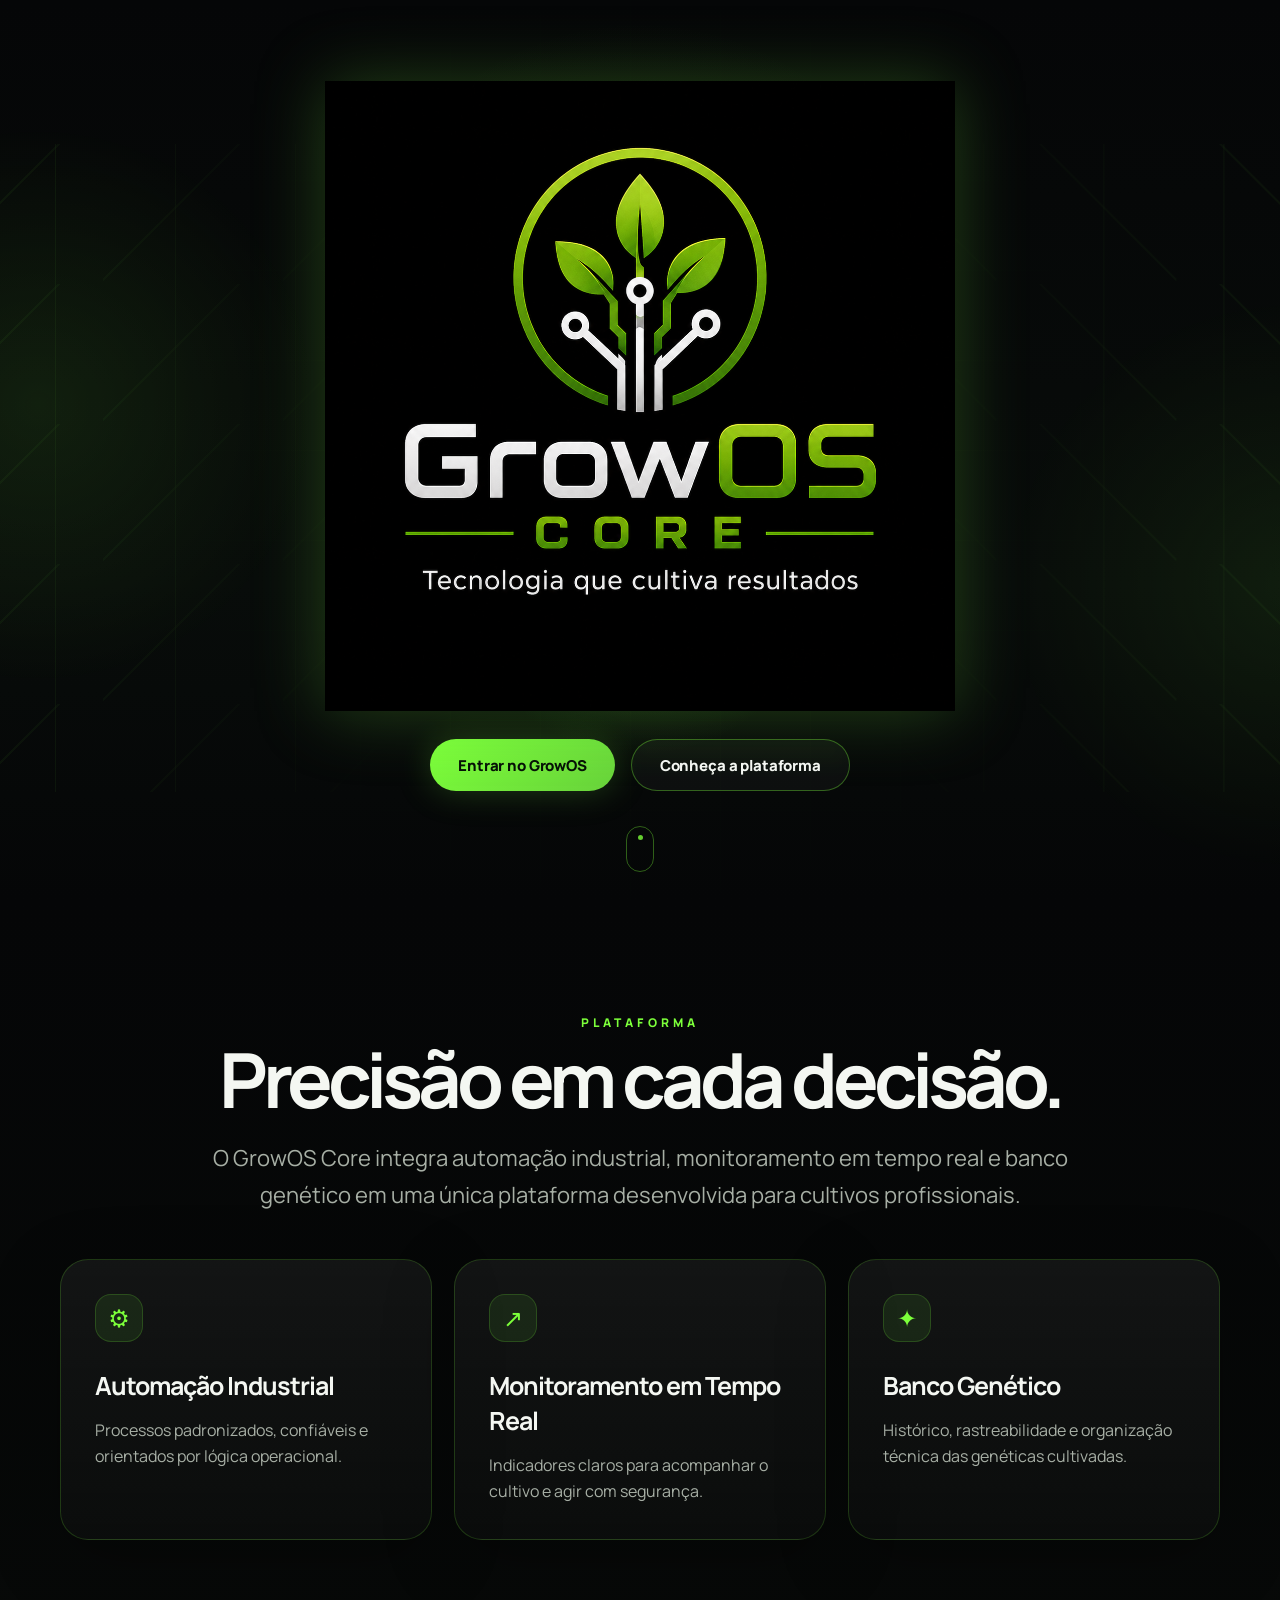
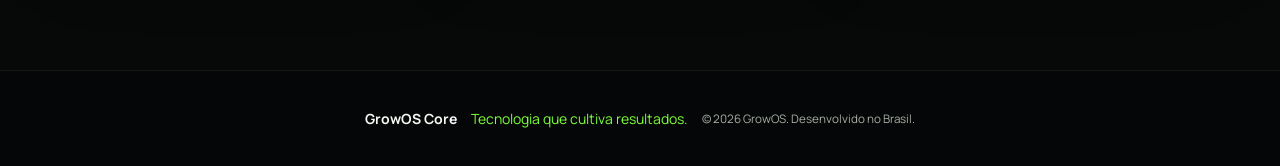
==== commit 1fe016f5: "Centraliza identidade visual GrowOS" ====
--- a/index.html
+++ b/index.html
@@ -3,17 +3,72 @@
 <head>
   <meta charset="UTF-8" />
   <meta name="viewport" content="width=device-width, initial-scale=1.0" />
+  <meta name="description" content="GrowOS Core — Tecnologia que cultiva resultados." />
   <title>GrowOS Core | Tecnologia que cultiva resultados</title>
-  <meta name="description" content="GrowOS Core — Tecnologia que cultiva resultados." />
+  <link rel="preconnect" href="https://fonts.googleapis.com">
+  <link rel="preconnect" href="https://fonts.gstatic.com" crossorigin>
+  <link href="https://fonts.googleapis.com/css2?family=Manrope:wght@400;500;600;700;800&display=swap" rel="stylesheet">
   <link rel="stylesheet" href="css/style.css" />
 </head>
 <body>
-  <main class="splash" aria-label="GrowOS Core">
-    <img
-      src="assets/growos-identidade.png"
-      alt="GrowOS Core - Tecnologia que cultiva resultados"
-      class="brand-image"
-    />
+  <main class="page-shell">
+    <section class="hero" id="inicio" aria-label="Apresentação GrowOS">
+      <div class="ambient ambient-left"></div>
+      <div class="ambient ambient-right"></div>
+      <div class="grid-lines"></div>
+
+      <div class="hero-content">
+        <img class="brand-image" src="assets/growos-logo.png" alt="GrowOS Core - Tecnologia que cultiva resultados" />
+
+        <div class="hero-actions" aria-label="Ações principais">
+          <a class="btn btn-primary" href="https://app.growos.com.br">Entrar no GrowOS</a>
+          <a class="btn btn-secondary" href="#plataforma">Conheça a plataforma</a>
+        </div>
+      </div>
+
+      <a class="scroll-indicator" href="#plataforma" aria-label="Rolar para conhecer a plataforma">
+        <span></span>
+      </a>
+    </section>
+
+    <section class="platform" id="plataforma">
+      <div class="section-header reveal">
+        <span class="eyebrow">Plataforma</span>
+        <h1>Precisão em cada decisão.</h1>
+        <p>
+          O GrowOS Core integra automação industrial, monitoramento em tempo real e banco genético
+          em uma única plataforma desenvolvida para cultivos profissionais.
+        </p>
+      </div>
+
+      <div class="pillars">
+        <article class="pillar-card reveal">
+          <span class="icon">⚙</span>
+          <h2>Automação Industrial</h2>
+          <p>Processos padronizados, confiáveis e orientados por lógica operacional.</p>
+        </article>
+
+        <article class="pillar-card reveal">
+          <span class="icon">↗</span>
+          <h2>Monitoramento em Tempo Real</h2>
+          <p>Indicadores claros para acompanhar o cultivo e agir com segurança.</p>
+        </article>
+
+        <article class="pillar-card reveal">
+          <span class="icon">✦</span>
+          <h2>Banco Genético</h2>
+          <p>Histórico, rastreabilidade e organização técnica das genéticas cultivadas.</p>
+        </article>
+      </div>
+    </section>
   </main>
+
+  <footer class="footer">
+    <strong>GrowOS Core</strong>
+    <span>Tecnologia que cultiva resultados.</span>
+    <small>© 2026 GrowOS. Desenvolvido no Brasil.</small>
+  </footer>
+
+  <script src="js/script.js"></script>
 </body>
 </html>
--- a/css/style.css
+++ b/css/style.css
@@ -1,44 +1,122 @@
-* {
-  margin: 0;
-  padding: 0;
-  box-sizing: border-box;
+:root{
+  --bg:#050607;
+  --bg-soft:#0b0f0d;
+  --card:#101510cc;
+  --line:rgba(124,255,58,.18);
+  --green:#68d23b;
+  --green-strong:#7cff3a;
+  --text:#f4f7f2;
+  --muted:#a7afa5;
+  --shadow:0 0 80px rgba(104,210,59,.22);
 }
 
-html,
-body {
-  width: 100%;
-  min-height: 100%;
-  background: #000;
-  overflow-x: hidden;
+*{box-sizing:border-box;margin:0;padding:0}
+html{scroll-behavior:smooth;background:var(--bg)}
+body{
+  min-height:100vh;
+  font-family:"Manrope",system-ui,-apple-system,BlinkMacSystemFont,"Segoe UI",sans-serif;
+  background:var(--bg);
+  color:var(--text);
+  overflow-x:hidden;
 }
 
-body {
-  font-family: Arial, Helvetica, sans-serif;
+a{color:inherit;text-decoration:none}
+
+.page-shell{position:relative;overflow:hidden}
+.hero{
+  min-height:100vh;
+  position:relative;
+  display:flex;
+  align-items:center;
+  justify-content:center;
+  padding:48px 22px 76px;
+  background:
+    radial-gradient(circle at 50% 63%, rgba(104,210,59,.22), transparent 22%),
+    radial-gradient(circle at 50% 35%, rgba(104,210,59,.11), transparent 34%),
+    linear-gradient(180deg,#050607 0%,#080c0a 65%,#050607 100%);
 }
 
-.splash {
-  min-height: 100vh;
-  width: 100%;
-  display: flex;
-  align-items: center;
-  justify-content: center;
-  background: #000;
+.grid-lines{
+  position:absolute;inset:0;opacity:.36;pointer-events:none;
+  background-image:
+    linear-gradient(rgba(104,210,59,.075) 1px, transparent 1px),
+    linear-gradient(90deg, rgba(104,210,59,.075) 1px, transparent 1px);
+  background-size:90px 90px;
+  mask-image:radial-gradient(circle at center, black 0%, transparent 68%);
 }
 
-.brand-image {
-  width: 100%;
-  height: 100vh;
-  object-fit: cover;
-  object-position: center;
-  display: block;
+.ambient{position:absolute;inset:auto;width:42vw;height:70vh;opacity:.55;filter:blur(.2px);pointer-events:none}
+.ambient-left{left:-18vw;top:10vh;background:radial-gradient(circle,rgba(104,210,59,.20),transparent 68%)}
+.ambient-right{right:-22vw;bottom:0;background:radial-gradient(circle,rgba(104,210,59,.16),transparent 70%)}
+
+.hero::before,.hero::after{
+  content:"";position:absolute;top:16%;bottom:12%;width:38%;opacity:.22;pointer-events:none;
+  background:
+    linear-gradient(90deg, transparent 0 10%, rgba(104,210,59,.4) 10% 11%, transparent 11% 100%),
+    linear-gradient(135deg, transparent 0 42%, rgba(104,210,59,.30) 42% 43%, transparent 43% 100%);
+  background-size:120px 80px,180px 140px;
+}
+.hero::before{left:-6%;mask-image:linear-gradient(90deg,black,transparent)}
+.hero::after{right:-6%;transform:scaleX(-1);mask-image:linear-gradient(90deg,black,transparent)}
+
+.hero-content{
+  position:relative;z-index:2;width:min(980px,94vw);display:flex;flex-direction:column;align-items:center;text-align:center;
+  animation:enter .9s ease both;
 }
 
-@media (max-width: 768px) {
-  .brand-image {
-    height: 100vh;
-    width: 100%;
-    object-fit: contain;
-    padding: 24px;
-    background: #000;
-  }
+.brand-image{
+  display:block;
+  width:min(820px,92vw);
+  max-height:70vh;
+  object-fit:contain;
+  filter:drop-shadow(0 0 34px rgba(104,210,59,.28));
 }
+
+.hero-actions{display:flex;gap:16px;flex-wrap:wrap;justify-content:center;margin-top:28px}
+.btn{
+  display:inline-flex;align-items:center;justify-content:center;min-height:52px;padding:0 28px;border-radius:999px;
+  font-size:15px;font-weight:800;letter-spacing:-.01em;transition:.25s ease;
+}
+.btn-primary{background:linear-gradient(135deg,var(--green-strong),var(--green));color:#051006;box-shadow:0 0 34px rgba(104,210,59,.25)}
+.btn-secondary{border:1px solid rgba(124,255,58,.35);color:var(--text);background:rgba(255,255,255,.03);backdrop-filter:blur(12px)}
+.btn:hover{transform:translateY(-3px);box-shadow:0 0 45px rgba(104,210,59,.32)}
+
+.scroll-indicator{position:absolute;z-index:3;bottom:28px;left:50%;transform:translateX(-50%);width:28px;height:46px;border:1px solid rgba(124,255,58,.45);border-radius:999px;display:grid;place-items:start center;padding-top:8px;opacity:.8}
+.scroll-indicator span{width:5px;height:5px;border-radius:50%;background:var(--green-strong);animation:scrollDot 1.6s ease-in-out infinite}
+
+.platform{position:relative;padding:110px 22px 130px;background:linear-gradient(180deg,#050607,#070908)}
+.section-header{max-width:900px;margin:0 auto 44px;text-align:center}
+.eyebrow{display:inline-block;margin-bottom:12px;color:var(--green-strong);font-size:12px;font-weight:800;letter-spacing:.34em;text-transform:uppercase}
+h1{font-size:clamp(38px,6vw,76px);line-height:.96;letter-spacing:-.065em;margin-bottom:24px}
+.section-header p{font-size:clamp(17px,2.2vw,22px);line-height:1.7;color:var(--muted)}
+
+.pillars{width:min(1160px,94vw);margin:0 auto;display:grid;grid-template-columns:repeat(3,1fr);gap:22px}
+.pillar-card{min-height:260px;padding:34px;border:1px solid var(--line);border-radius:28px;background:linear-gradient(180deg,rgba(255,255,255,.055),rgba(255,255,255,.018));box-shadow:0 20px 70px rgba(0,0,0,.28);transition:.25s ease}
+.pillar-card:hover{transform:translateY(-8px);border-color:rgba(124,255,58,.45);box-shadow:var(--shadow)}
+.icon{display:grid;place-items:center;width:48px;height:48px;border-radius:16px;background:rgba(104,210,59,.10);color:var(--green-strong);font-size:24px;margin-bottom:26px;border:1px solid var(--line)}
+.pillar-card h2{font-size:25px;letter-spacing:-.04em;margin-bottom:14px}
+.pillar-card p{color:var(--muted);line-height:1.65;font-size:16px}
+
+.footer{padding:38px 22px;display:flex;gap:14px;flex-wrap:wrap;justify-content:center;align-items:center;color:var(--muted);border-top:1px solid rgba(255,255,255,.06);background:#050607;font-size:14px}
+.footer strong{color:var(--text)}
+.footer span{color:var(--green-strong)}
+
+.reveal{opacity:0;transform:translateY(28px);transition:opacity .7s ease,transform .7s ease}
+.reveal.visible{opacity:1;transform:none}
+
+@keyframes enter{from{opacity:0;transform:translateY(24px) scale(.98)}to{opacity:1;transform:none}}
+@keyframes scrollDot{0%{transform:translateY(0);opacity:1}70%{transform:translateY(20px);opacity:.25}100%{transform:translateY(0);opacity:1}}
+
+@media (max-width:800px){
+  .hero{padding-top:28px}
+  .brand-image{width:min(540px,96vw)}
+  .pillars{grid-template-columns:1fr}
+  .pillar-card{min-height:auto}
+  .hero-actions{margin-top:18px}
+  .btn{width:100%;max-width:320px}
+}
+
+@media (max-width:520px){
+  .platform{padding:80px 18px 90px}
+  .footer{flex-direction:column;text-align:center}
+}
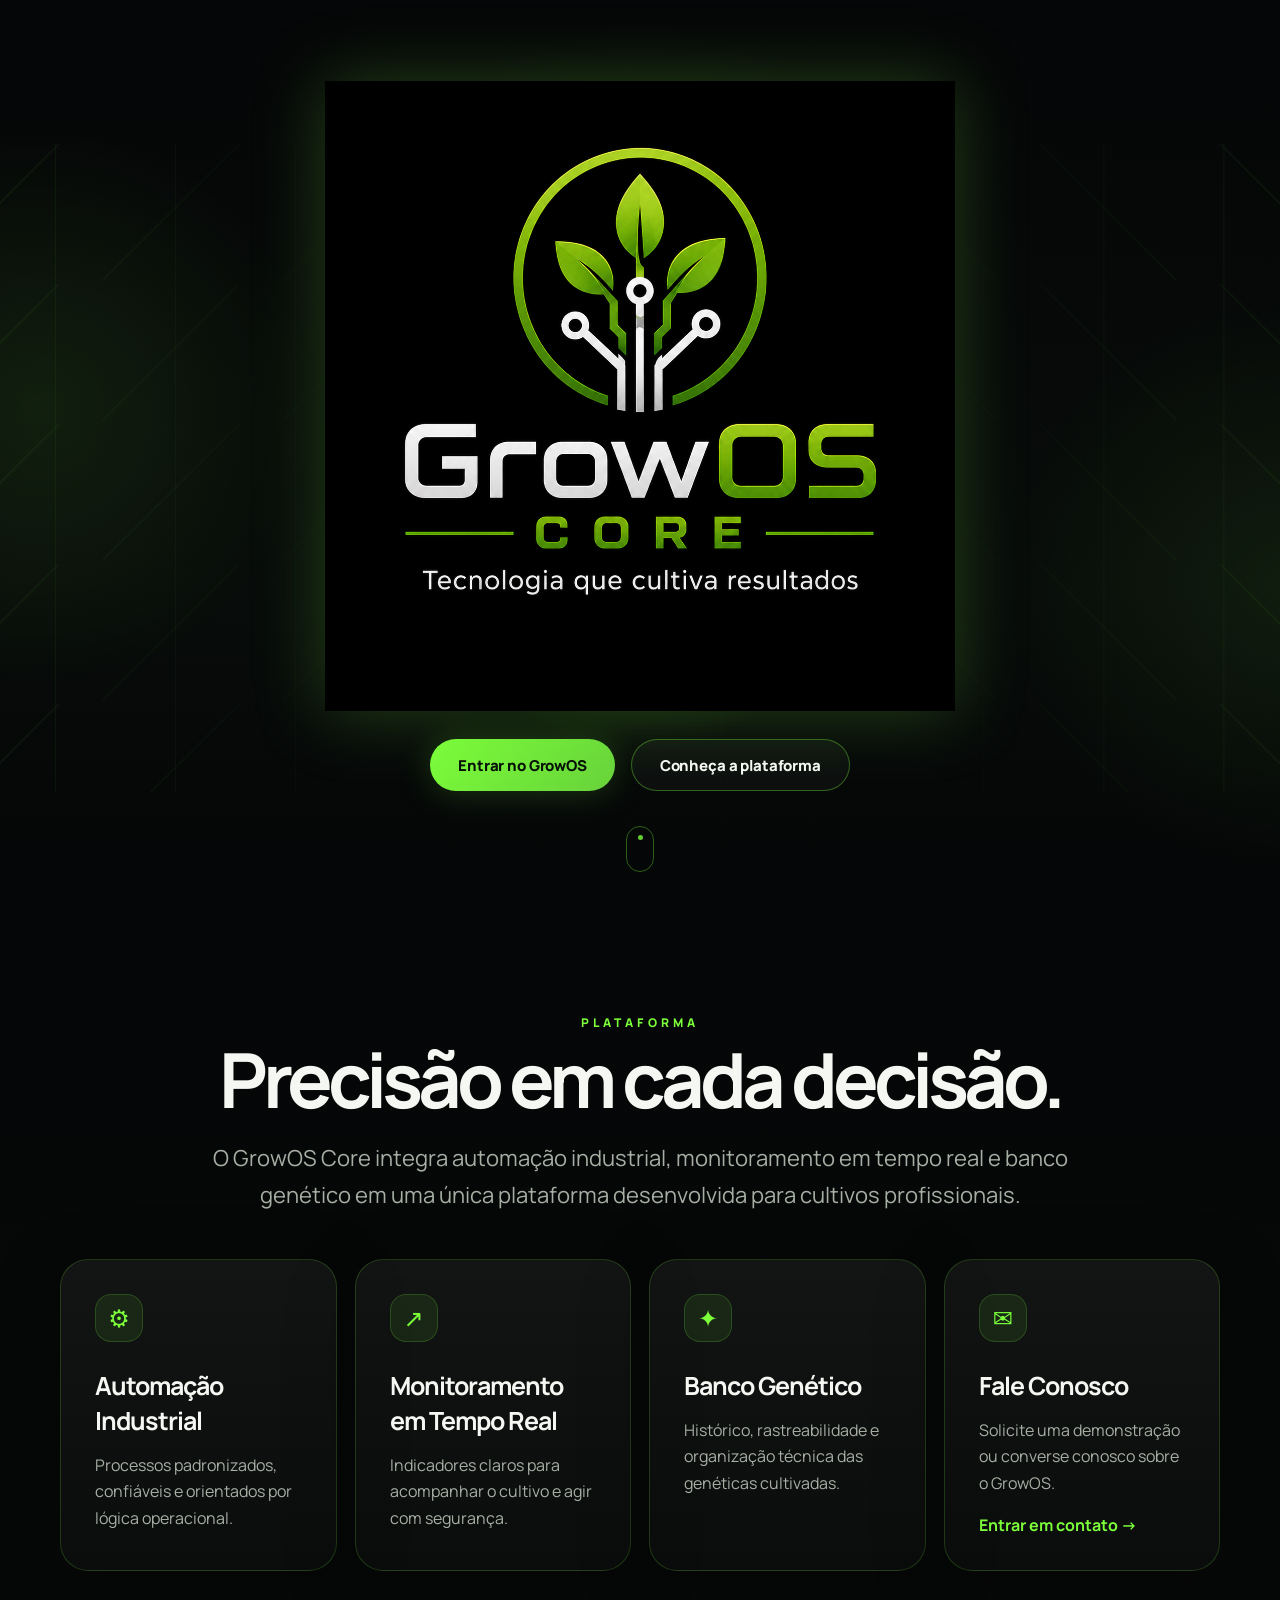
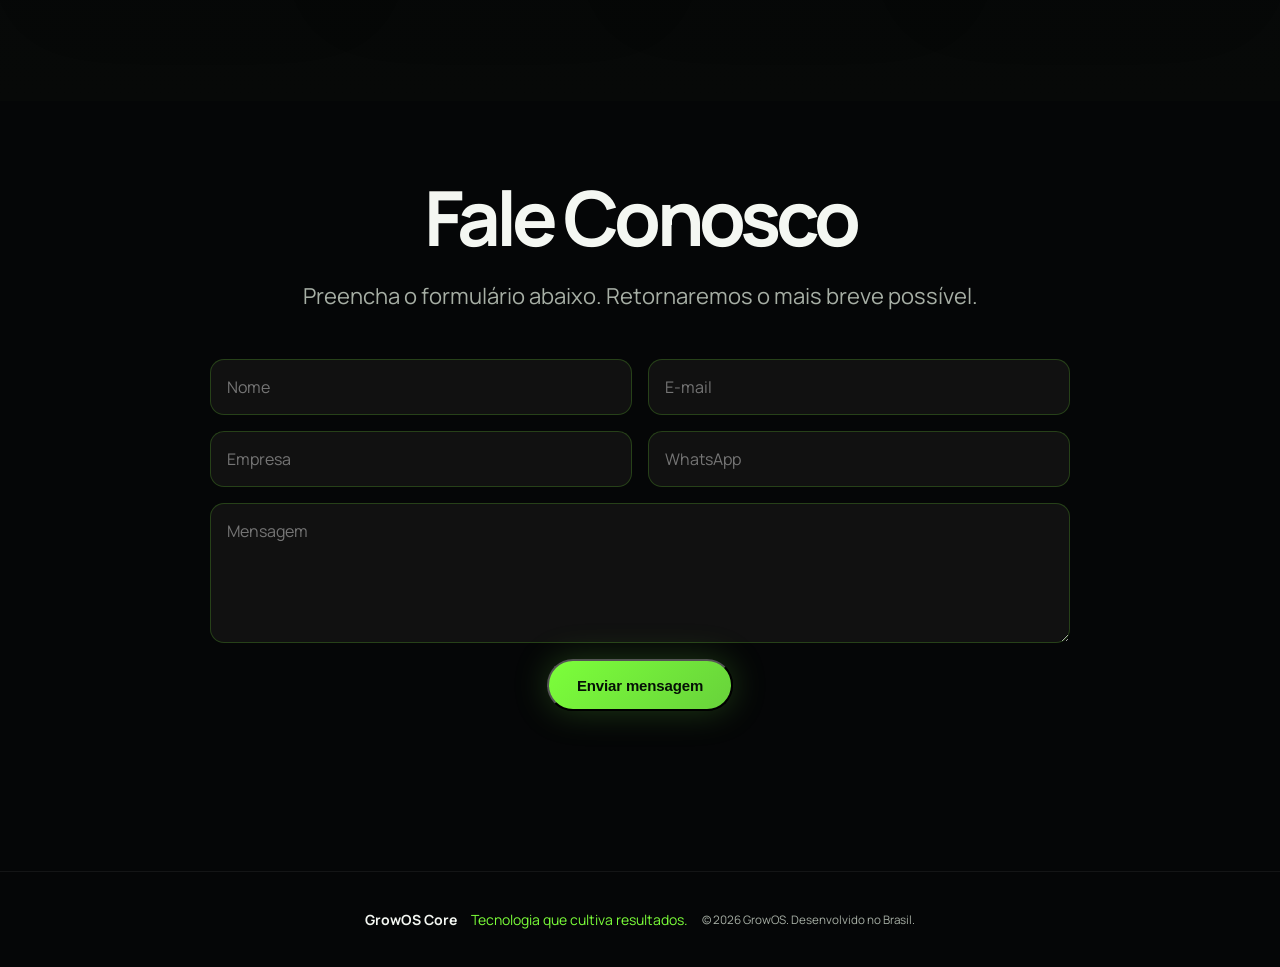
==== commit c21aaa90: "Adiciona seção Fale Conosco" ====
--- a/index.html
+++ b/index.html
@@ -59,7 +59,22 @@
           <h2>Banco Genético</h2>
           <p>Histórico, rastreabilidade e organização técnica das genéticas cultivadas.</p>
         </article>
+      
+        <article class="pillar-card reveal contact-card">
+          <span class="icon">✉</span>
+          <h2>Fale Conosco</h2>
+          <p>Solicite uma demonstração ou converse conosco sobre o GrowOS.</p>
+          <a class="contact-link" href="#contato">Entrar em contato →</a>
+        </article>
+
       </div>
+    </section>
+
+    <section class="contact-section" id="contato">
+      <div class="section-header reveal">
+<h1>Fale Conosco</h1><p>Preencha o formulário abaixo. Retornaremos o mais breve possível.</p></div>
+<form class="contact-form" action="https://formsubmit.co/gabriellino@gmail.com" method="POST">
+<input type="hidden" name="_subject" value="Novo contato GrowOS"/><input type="hidden" name="_captcha" value="false"/><input type="text" name="Nome" placeholder="Nome" required><input type="email" name="Email" placeholder="E-mail" required><input type="text" name="Empresa" placeholder="Empresa"><input type="text" name="WhatsApp" placeholder="WhatsApp"><textarea name="Mensagem" placeholder="Mensagem" required></textarea><button class="btn btn-primary" type="submit">Enviar mensagem</button></form>
     </section>
   </main>
 
--- a/css/style.css
+++ b/css/style.css
@@ -120,3 +120,13 @@
   .platform{padding:80px 18px 90px}
   .footer{flex-direction:column;text-align:center}
 }
+
+.pillars{display:grid;grid-template-columns:repeat(4,1fr);gap:18px}
+@media(max-width:1000px){.pillars{grid-template-columns:repeat(2,1fr)}}@media(max-width:640px){.pillars{grid-template-columns:1fr}}
+.contact-link{display:inline-block;margin-top:18px;color:var(--green-strong);font-weight:700}
+.contact-section{max-width:900px;margin:80px auto;padding:0 20px 80px}
+.contact-form{display:grid;grid-template-columns:1fr 1fr;gap:16px}
+.contact-form textarea{grid-column:1/-1;min-height:140px}
+.contact-form button{grid-column:1/-1;justify-self:center}
+.contact-form input,.contact-form textarea{background:#111;border:1px solid rgba(124,255,58,.2);border-radius:14px;padding:16px;color:#fff;font:inherit}
+@media(max-width:640px){.contact-form{grid-template-columns:1fr}}
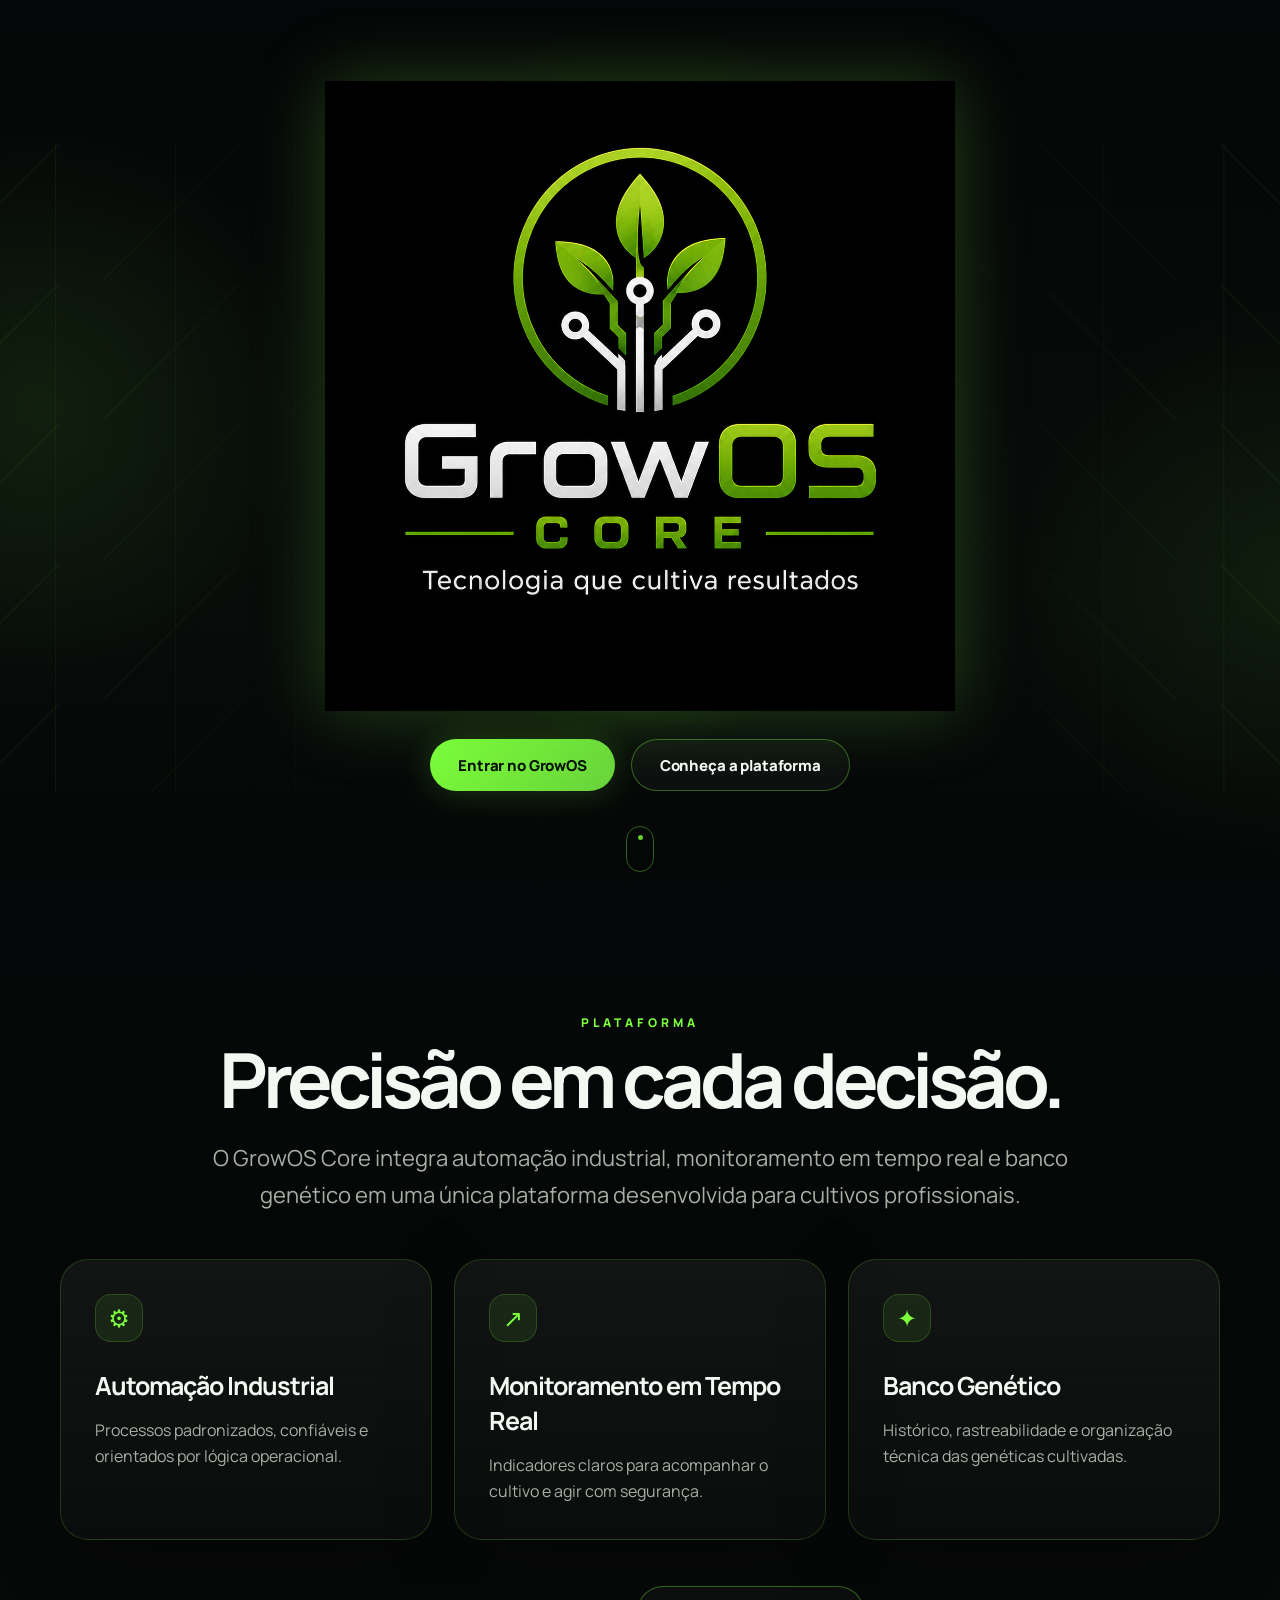
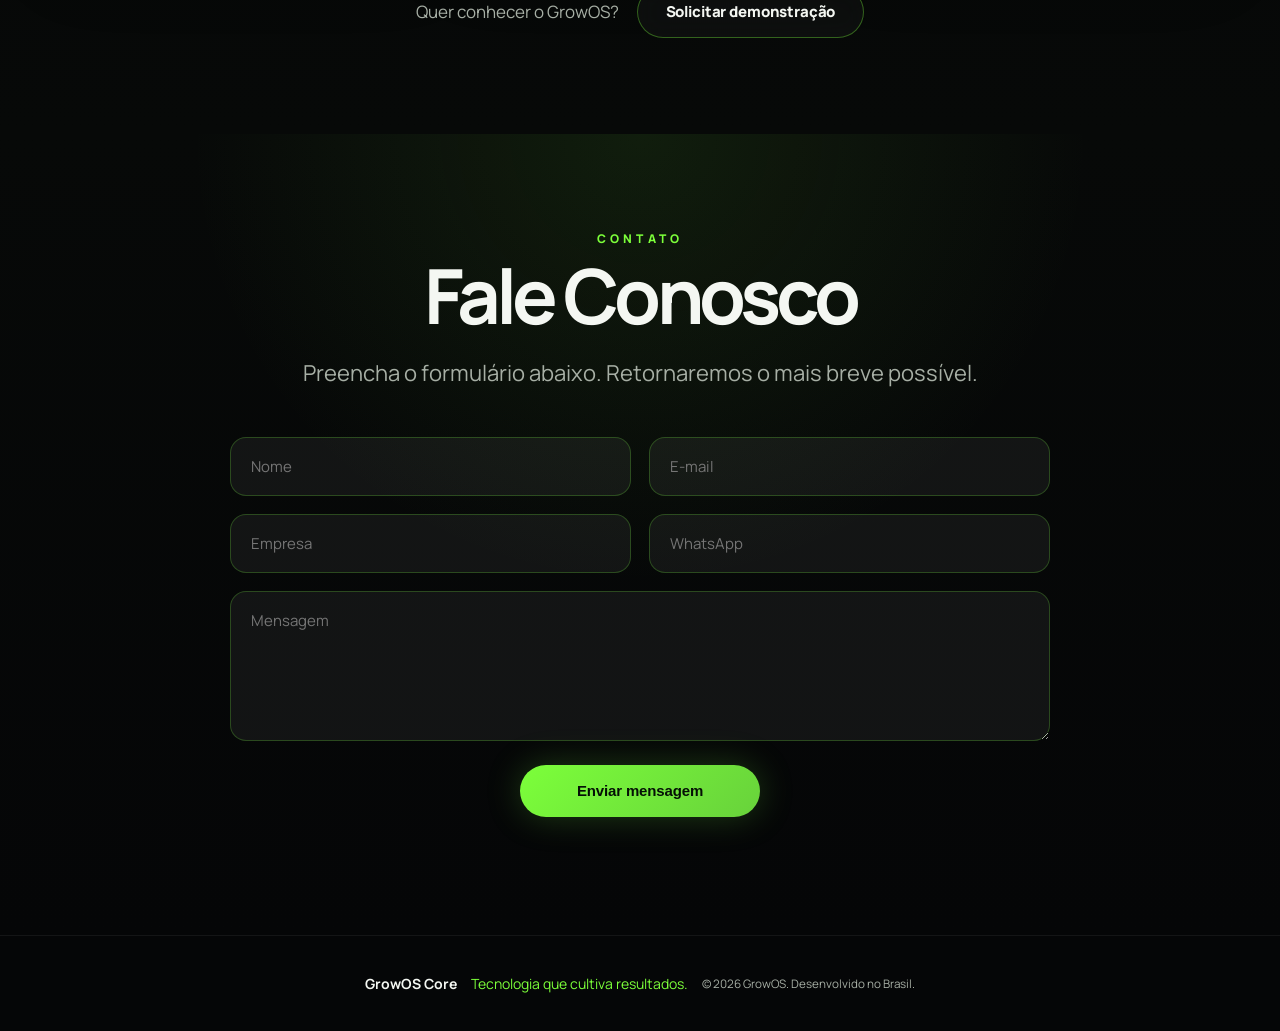
==== commit 2b4219ed: "Publica GrowOS V2" ====
--- a/index.html
+++ b/index.html
@@ -41,7 +41,7 @@
         </p>
       </div>
 
-      <div class="pillars">
+      <div class="pillars" aria-label="Pilares do GrowOS">
         <article class="pillar-card reveal">
           <span class="icon">⚙</span>
           <h2>Automação Industrial</h2>
@@ -59,22 +59,34 @@
           <h2>Banco Genético</h2>
           <p>Histórico, rastreabilidade e organização técnica das genéticas cultivadas.</p>
         </article>
-      
-        <article class="pillar-card reveal contact-card">
-          <span class="icon">✉</span>
-          <h2>Fale Conosco</h2>
-          <p>Solicite uma demonstração ou converse conosco sobre o GrowOS.</p>
-          <a class="contact-link" href="#contato">Entrar em contato →</a>
-        </article>
+      </div>
 
+      <div class="contact-callout reveal">
+        <p>Quer conhecer o GrowOS?</p>
+        <a class="btn btn-secondary" href="#contato">Solicitar demonstração</a>
       </div>
     </section>
 
     <section class="contact-section" id="contato">
       <div class="section-header reveal">
-<h1>Fale Conosco</h1><p>Preencha o formulário abaixo. Retornaremos o mais breve possível.</p></div>
-<form class="contact-form" action="https://formsubmit.co/gabriellino@gmail.com" method="POST">
-<input type="hidden" name="_subject" value="Novo contato GrowOS"/><input type="hidden" name="_captcha" value="false"/><input type="text" name="Nome" placeholder="Nome" required><input type="email" name="Email" placeholder="E-mail" required><input type="text" name="Empresa" placeholder="Empresa"><input type="text" name="WhatsApp" placeholder="WhatsApp"><textarea name="Mensagem" placeholder="Mensagem" required></textarea><button class="btn btn-primary" type="submit">Enviar mensagem</button></form>
+        <span class="eyebrow">Contato</span>
+        <h1>Fale Conosco</h1>
+        <p>Preencha o formulário abaixo. Retornaremos o mais breve possível.</p>
+      </div>
+
+      <form class="contact-form reveal" action="https://formsubmit.co/gabriellino@gmail.com" method="POST">
+        <input type="hidden" name="_subject" value="Novo contato pelo site GrowOS" />
+        <input type="hidden" name="_captcha" value="false" />
+        <input type="hidden" name="_template" value="table" />
+
+        <input type="text" name="Nome" placeholder="Nome" required />
+        <input type="email" name="Email" placeholder="E-mail" required />
+        <input type="text" name="Empresa" placeholder="Empresa" />
+        <input type="tel" name="WhatsApp" placeholder="WhatsApp" />
+        <textarea name="Mensagem" placeholder="Mensagem" required></textarea>
+
+        <button class="btn btn-primary" type="submit">Enviar mensagem</button>
+      </form>
     </section>
   </main>
 
--- a/css/style.css
+++ b/css/style.css
@@ -76,15 +76,16 @@
 .btn{
   display:inline-flex;align-items:center;justify-content:center;min-height:52px;padding:0 28px;border-radius:999px;
   font-size:15px;font-weight:800;letter-spacing:-.01em;transition:.25s ease;
+  cursor:pointer;
 }
-.btn-primary{background:linear-gradient(135deg,var(--green-strong),var(--green));color:#051006;box-shadow:0 0 34px rgba(104,210,59,.25)}
+.btn-primary{background:linear-gradient(135deg,var(--green-strong),var(--green));color:#051006;box-shadow:0 0 34px rgba(104,210,59,.25);border:0}
 .btn-secondary{border:1px solid rgba(124,255,58,.35);color:var(--text);background:rgba(255,255,255,.03);backdrop-filter:blur(12px)}
 .btn:hover{transform:translateY(-3px);box-shadow:0 0 45px rgba(104,210,59,.32)}
 
 .scroll-indicator{position:absolute;z-index:3;bottom:28px;left:50%;transform:translateX(-50%);width:28px;height:46px;border:1px solid rgba(124,255,58,.45);border-radius:999px;display:grid;place-items:start center;padding-top:8px;opacity:.8}
 .scroll-indicator span{width:5px;height:5px;border-radius:50%;background:var(--green-strong);animation:scrollDot 1.6s ease-in-out infinite}
 
-.platform{position:relative;padding:110px 22px 130px;background:linear-gradient(180deg,#050607,#070908)}
+.platform{position:relative;padding:110px 22px 96px;background:linear-gradient(180deg,#050607,#070908)}
 .section-header{max-width:900px;margin:0 auto 44px;text-align:center}
 .eyebrow{display:inline-block;margin-bottom:12px;color:var(--green-strong);font-size:12px;font-weight:800;letter-spacing:.34em;text-transform:uppercase}
 h1{font-size:clamp(38px,6vw,76px);line-height:.96;letter-spacing:-.065em;margin-bottom:24px}
@@ -97,6 +98,16 @@
 .pillar-card h2{font-size:25px;letter-spacing:-.04em;margin-bottom:14px}
 .pillar-card p{color:var(--muted);line-height:1.65;font-size:16px}
 
+.contact-callout{width:min(720px,94vw);margin:46px auto 0;text-align:center;display:flex;align-items:center;justify-content:center;gap:18px;flex-wrap:wrap}
+.contact-callout p{color:var(--muted);font-size:17px}
+
+.contact-section{position:relative;padding:92px 22px 118px;background:radial-gradient(circle at 50% 0%,rgba(104,210,59,.10),transparent 44%),linear-gradient(180deg,#070908,#050607)}
+.contact-form{width:min(94vw,820px);margin:42px auto 0;display:grid;grid-template-columns:repeat(2,minmax(0,1fr));gap:18px}
+.contact-form input,.contact-form textarea{width:100%;min-height:58px;padding:18px 20px;border-radius:16px;border:1px solid rgba(104,210,59,.28);background:rgba(255,255,255,.055);color:#fff;font:inherit;font-size:15px;outline:none;transition:.2s ease}
+.contact-form input:focus,.contact-form textarea:focus{border-color:rgba(124,255,58,.62);box-shadow:0 0 0 4px rgba(104,210,59,.08)}
+.contact-form textarea{grid-column:1/-1;min-height:150px;resize:vertical}
+.contact-form button{grid-column:1/-1;justify-self:center;min-width:240px;margin-top:6px}
+
 .footer{padding:38px 22px;display:flex;gap:14px;flex-wrap:wrap;justify-content:center;align-items:center;color:var(--muted);border-top:1px solid rgba(255,255,255,.06);background:#050607;font-size:14px}
 .footer strong{color:var(--text)}
 .footer span{color:var(--green-strong)}
@@ -107,26 +118,21 @@
 @keyframes enter{from{opacity:0;transform:translateY(24px) scale(.98)}to{opacity:1;transform:none}}
 @keyframes scrollDot{0%{transform:translateY(0);opacity:1}70%{transform:translateY(20px);opacity:.25}100%{transform:translateY(0);opacity:1}}
 
+@media (max-width:900px){
+  .pillars{grid-template-columns:1fr}
+  .pillar-card{min-height:auto}
+}
+
 @media (max-width:800px){
   .hero{padding-top:28px}
   .brand-image{width:min(540px,96vw)}
-  .pillars{grid-template-columns:1fr}
-  .pillar-card{min-height:auto}
   .hero-actions{margin-top:18px}
   .btn{width:100%;max-width:320px}
+  .contact-form{grid-template-columns:1fr}
 }
 
 @media (max-width:520px){
-  .platform{padding:80px 18px 90px}
+  .platform{padding:80px 18px 72px}
+  .contact-section{padding:78px 18px 88px}
   .footer{flex-direction:column;text-align:center}
 }
-
-.pillars{display:grid;grid-template-columns:repeat(4,1fr);gap:18px}
-@media(max-width:1000px){.pillars{grid-template-columns:repeat(2,1fr)}}@media(max-width:640px){.pillars{grid-template-columns:1fr}}
-.contact-link{display:inline-block;margin-top:18px;color:var(--green-strong);font-weight:700}
-.contact-section{max-width:900px;margin:80px auto;padding:0 20px 80px}
-.contact-form{display:grid;grid-template-columns:1fr 1fr;gap:16px}
-.contact-form textarea{grid-column:1/-1;min-height:140px}
-.contact-form button{grid-column:1/-1;justify-self:center}
-.contact-form input,.contact-form textarea{background:#111;border:1px solid rgba(124,255,58,.2);border-radius:14px;padding:16px;color:#fff;font:inherit}
-@media(max-width:640px){.contact-form{grid-template-columns:1fr}}
